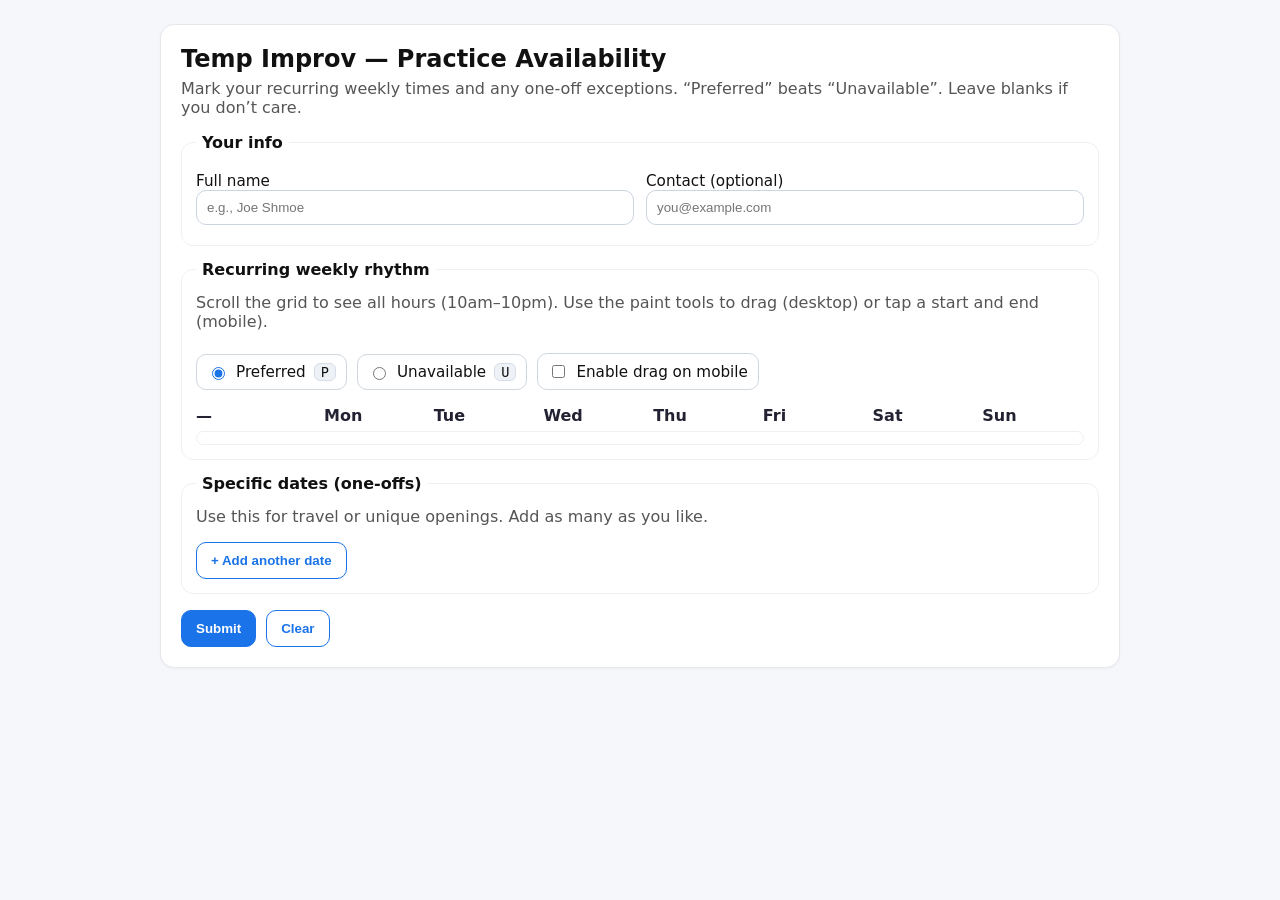
==== index.html @ 73668b80 "clean form" ====
<!DOCTYPE html>
<html lang="en">
<head>
  <meta charset="utf-8" />
  <meta name="viewport" content="width=device-width,initial-scale=1" />
  <title>Temp Improv — Practice Availability</title>
  <meta name="description" content="Tell us the times you can practice this month." />
  <link rel="stylesheet" href="css/app.css" />
</head>
<body>
  <div class="wrap">
    <div class="card">
      <h1>Temp Improv — Practice Availability</h1>
      <p class="muted">Mark your recurring weekly times and any one-off exceptions. “Preferred” beats “Unavailable”. Leave blanks if you don’t care.</p>

      <form id="availability-form" action="https://formspree.io/f/xwpwgbng" method="POST">
        <input type="text" name="_gotcha" style="display:none" tabindex="-1" autocomplete="off" />
        <input type="hidden" name="_redirect" value="https://sungodramen.github.io/improv-availability/thanks.html" />
        <input type="hidden" name="_spec_version" value="v1.4" />
        <div id="sr-status" aria-live="polite" class="visually-hidden"></div>

        <fieldset>
          <legend>Your info</legend>
          <div class="grid2">
            <label>Full name
              <input required type="text" name="name" placeholder="e.g., Joe Shmoe" />
            </label>
            <label>Contact (optional)
              <input type="email" name="email" placeholder="you@example.com" />
            </label>
          </div>
        </fieldset>

        <fieldset aria-labelledby="weekly-legend">
          <legend id="weekly-legend">Recurring weekly rhythm</legend>
          <p class="muted">Scroll the grid to see all hours (10am–10pm). Use the paint tools to drag (desktop) or tap a start and end (mobile).</p>

          <div class="toolbar" aria-label="Paint options">
            <label class="tool"><input type="radio" name="paint" value="preferred" checked /> Preferred <span class="kbd">P</span></label>
            <label class="tool"><input type="radio" name="paint" value="unavailable" /> Unavailable <span class="kbd">U</span></label>
            <label class="toggle" title="On touch screens, tap start & end cells to fill a vertical range.">
              <input type="checkbox" id="mobile-drag-toggle" />
              Enable drag on mobile
            </label>
          </div>

          <div class="row header" aria-hidden="true">
            <div>—</div>
            <div>Mon</div><div>Tue</div><div>Wed</div><div>Thu</div><div>Fri</div><div>Sat</div><div>Sun</div>
          </div>

          <div id="weekly-grid" class="scroll-wrap" aria-label="Weekly availability grid (scrollable)"></div>
        </fieldset>

        <fieldset aria-labelledby="oneoff-legend">
          <legend id="oneoff-legend">Specific dates (one-offs)</legend>
          <p class="muted">Use this for travel or unique openings. Add as many as you like.</p>

          <div id="oneoff-list"></div>

          <div class="actions">
            <button type="button" id="add-oneoff" class="secondary">+ Add another date</button>
          </div>
        </fieldset>

        <div class="actions">
          <button type="submit">Submit</button>
          <button class="secondary" type="reset">Clear</button>
        </div>
      </form>

      <template id="oneoff-template">
        <div class="oneoff-card" data-oneoff>
          <div class="oneoff-head">
            <strong>One-off</strong>
            <button type="button" class="secondary" data-remove>&times; Remove</button>
          </div>
          <div class="grid3">
            <label>Date <input type="date" name="oneoff[__i__][date]" /></label>
            <label>Start <input type="time" name="oneoff[__i__][start]" /></label>
            <label>End   <input type="time" name="oneoff[__i__][end]" /></label>
          </div>
          <label>Status
            <select name="oneoff[__i__][status]">
              <option value="">—</option>
              <option>Preferred</option>
              <option>Unavailable</option>
            </select>
          </label>
          <label>Notes
            <input type="text" name="oneoff[__i__][notes]" placeholder="Optional context" />
          </label>
          <div class="oneoff-warn" data-warn style="display:none">This date is outside the current window.</div>
        </div>
      </template>

    </div>
  </div>

  <!-- our modules -->
  <script src="js/config.js"></script>
  <script src="js/app.js"></script>
</body>
</html>
---- css/app.css ----
:root {
  --b:#111; --m:#555; --g:#e9eef5; --card:#fff; --p:#1a73e8;
  --ok:#198754; --no:#c0392b; --pending:#fff4cc; --pending-border:#f2d680; --warn:#b08900;
}

* { box-sizing: border-box; }

body {
  font-family: system-ui, -apple-system, Segoe UI, Roboto, Arial, sans-serif;
  background:#f6f7fb; margin:0; padding:24px; color:var(--b);
}

.wrap { max-width: 960px; margin: 0 auto; }

.card {
  background:var(--card); border:1px solid #e5e7eb; border-radius:14px;
  padding:20px; box-shadow:0 1px 3px rgba(0,0,0,.04);
}

h1 { margin:0 0 6px; font-size:1.5rem; }
p.muted { color:var(--m); margin:0 0 16px; }

fieldset { border:1px solid #eef0f3; border-radius:12px; padding:14px; margin:14px 0; }
legend { font-weight:600; padding:0 6px; }

label { display:block; font-size:.95rem; margin:6px 0; }

input[type="text"], input[type="email"], input[type="time"], input[type="date"], select, textarea {
  width:100%; padding:9px 10px; border:1px solid #cbd5e1; border-radius:10px; background:#fff;
}

.grid2 { display:grid; grid-template-columns: 1fr 1fr; gap:12px; }

.grid3 { display:grid; grid-template-columns: 1fr 1fr 1fr; gap:12px; }

.row {
  display:grid; grid-template-columns: 120px repeat(7, 1fr);
  gap:8px; align-items:center; margin:8px 0;
}

.row > div:first-child { font-weight:600; }

.row.header {
  font-weight:600; color:#223; margin-bottom:6px;
  position:sticky; top:0; background:#fff; z-index:1; padding-top:2px;
}

.scroll-wrap {
  max-height: 320px; overflow-y: auto; padding-right: 6px; scroll-behavior: smooth;
  border: 1px solid #eef0f3; border-radius: 12px; padding: 6px 8px; background: #fff;
  -webkit-overflow-scrolling: touch;
}

.cell {
  display:flex; align-items:center; justify-content:center;
  border:1px solid #e5e7eb; border-radius:10px; min-height:40px;
  background:#fff; cursor:pointer; user-select:none; outline: none; touch-action: manipulation;
  transition: background-color .12s ease, border-color .12s ease, color .12s ease;
  text-align:center; line-height:1.1; padding:4px 6px;
}

.cell:focus { box-shadow:0 0 0 2px #cde1ff; }

.cell.preferred   { background:#e8f6ee; border-color:#cfe9da; color:#0f5132; }

.cell.unavailable { background:#fdecea; border-color:#f5c2c0; color:#842029; }

.cell.pending     { background:var(--pending); border-color:var(--pending-border); color:#6a5a00; }


.actions { display:flex; gap:10px; margin-top:16px; flex-wrap:wrap; }

button {
  padding:10px 14px; border-radius:10px; border:1px solid var(--p);
  background:var(--p); color:#fff; font-weight:600; cursor:pointer;
}

button.secondary { background:#fff; color:#1a73e8; }
.hr { height:1px; background:#e5e7eb; margin:16px 0; }

.oneoff-card {
  border:1px dashed #d1d5db; border-radius:10px; padding:12px; margin:10px 0; background:#fafbff;
}

.oneoff-head { display:flex; justify-content:space-between; align-items:center; margin-bottom:8px; }

.oneoff-warn { color:var(--warn); font-size:.9rem; margin-top:6px; }



.toolbar { display:flex; gap:10px; align-items:center; margin:8px 0 8px; flex-wrap:wrap; }

.tool, .toggle {
  display:inline-flex; align-items:center; gap:8px; padding:8px 10px;
  border:1px solid #d0d7de; border-radius:10px; background:#fff;
}

.tool input { accent-color:#1a73e8; }

.kbd {
  font-family: ui-monospace, Menlo, Consolas, monospace;
  background:#eef1f6; border:1px solid #d8dee9; padding:0 6px; border-radius:6px; font-size:.85rem;
}

@media (max-width: 640px) {
  .cell { min-height:48px; }
}

/* Screen-reader live region helper */
.visually-hidden {
  position:absolute!important; width:1px;height:1px; padding:0;margin:0;overflow:hidden;
  clip:rect(0,0,0,0); white-space:nowrap; border:0;
}
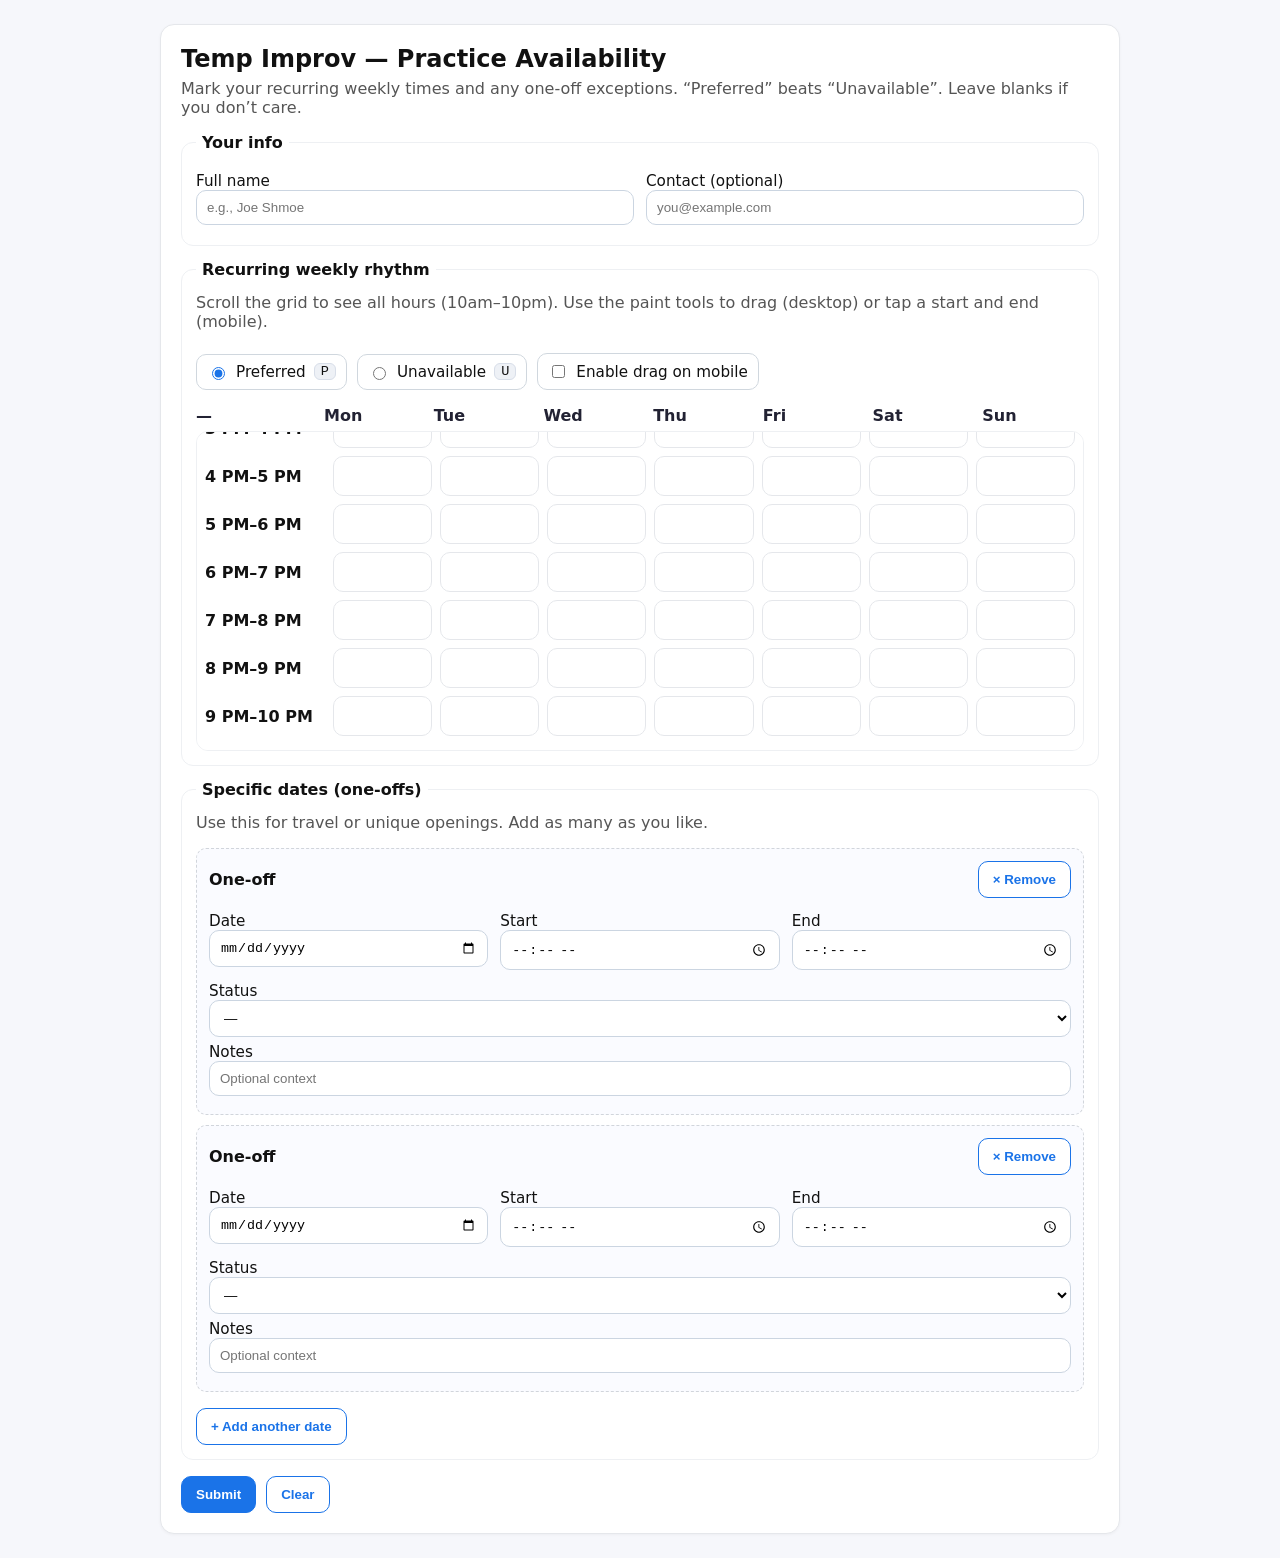
==== commit ec649cd0: "fix week avail form" ====
--- a/index.html
+++ b/index.html
@@ -5,18 +5,82 @@
   <meta name="viewport" content="width=device-width,initial-scale=1" />
   <title>Temp Improv — Practice Availability</title>
   <meta name="description" content="Tell us the times you can practice this month." />
-  <link rel="stylesheet" href="css/app.css" />
+  <style>
+    :root { --b:#111; --m:#555; --g:#e9eef5; --card:#fff; --p:#1a73e8; --ok:#198754; --no:#c0392b; --pending:#fff4cc; --pending-border:#f2d680; }
+    * { box-sizing: border-box; }
+    body { font-family: system-ui, -apple-system, Segoe UI, Roboto, Arial, sans-serif; background:#f6f7fb; margin:0; padding:24px; color:var(--b); }
+    .wrap { max-width: 960px; margin: 0 auto; }
+    .card { background:var(--card); border:1px solid #e5e7eb; border-radius:14px; padding:20px; box-shadow:0 1px 3px rgba(0,0,0,.04); }
+    h1 { margin:0 0 6px; font-size:1.5rem; }
+    p.muted { color:var(--m); margin:0 0 16px; }
+    fieldset { border:1px solid #eef0f3; border-radius:12px; padding:14px; margin:14px 0; }
+    legend { font-weight:600; padding:0 6px; }
+    label { display:block; font-size:.95rem; margin:6px 0; }
+    input[type="text"], input[type="email"], input[type="time"], input[type="date"], select, textarea {
+      width:100%; padding:9px 10px; border:1px solid #cbd5e1; border-radius:10px; background:#fff;
+    }
+    .grid2 { display:grid; grid-template-columns: 1fr 1fr; gap:12px; }
+    .grid3 { display:grid; grid-template-columns: 1fr 1fr 1fr; gap:12px; }
+
+    .row { display:grid; grid-template-columns: 120px repeat(7, 1fr); gap:8px; align-items:center; margin:8px 0; }
+    .row > div:first-child { font-weight:600; }
+    .row.header { font-weight:600; color:#223; margin-bottom:6px; position:sticky; top:0; background:#fff; z-index:1; padding-top:2px; }
+
+    .scroll-wrap {
+      max-height: 320px;
+      overflow-y: auto;
+      padding-right: 6px;
+      scroll-behavior: smooth;
+      border: 1px solid #eef0f3;
+      border-radius: 12px;
+      padding: 6px 8px;
+      background: #fff;
+      -webkit-overflow-scrolling: touch;
+    }
+
+    .cell {
+      display:flex; align-items:center; justify-content:center;
+      border:1px solid #e5e7eb; border-radius:10px; min-height:40px;
+      background:#fff; cursor:pointer; user-select:none;
+      outline: none; touch-action: manipulation;
+      transition: background-color .12s ease, border-color .12s ease, color .12s ease;
+      text-align:center; line-height:1.1; padding:4px 6px;
+    }
+    .cell:focus { box-shadow:0 0 0 2px #cde1ff; }
+    .cell.preferred { background:#e8f6ee; border-color:#cfe9da; color:#0f5132; }
+    .cell.unavailable { background:#fdecea; border-color:#f5c2c0; color:#842029; }
+    .cell.pending { background:var(--pending); border-color:var(--pending-border); color:#6a5a00; }
+
+    .actions { display:flex; gap:10px; margin-top:16px; flex-wrap:wrap; }
+    button { padding:10px 14px; border-radius:10px; border:1px solid var(--p); background:var(--p); color:#fff; font-weight:600; cursor:pointer; }
+    button.secondary { background:#fff; color:#1a73e8; }
+    .hr { height:1px; background:#e5e7eb; margin:16px 0; }
+
+    .oneoff-card { border:1px dashed #d1d5db; border-radius:10px; padding:12px; margin:10px 0; background:#fafbff; }
+    .oneoff-head { display:flex; justify-content:space-between; align-items:center; margin-bottom:8px; }
+
+    .toolbar { display:flex; gap:10px; align-items:center; margin:8px 0 8px; flex-wrap:wrap; }
+    .tool, .toggle { display:inline-flex; align-items:center; gap:8px; padding:8px 10px; border:1px solid #d0d7de; border-radius:10px; background:#fff; }
+    .tool input { accent-color:#1a73e8; }
+    .kbd { font-family: ui-monospace, Menlo, Consolas, monospace; background:#eef1f6; border:1px solid #d8dee9; padding:0 6px; border-radius:6px; font-size:.85rem; }
+
+    @media (max-width: 640px) { .cell { min-height:48px; } }
+
+    /* visually-hidden for SR live region */
+    .visually-hidden { position:absolute!important; width:1px;height:1px; padding:0;margin:0;overflow:hidden;clip:rect(0,0,0,0);white-space:nowrap;border:0; }
+  </style>
 </head>
 <body>
   <div class="wrap">
     <div class="card">
+
       <h1>Temp Improv — Practice Availability</h1>
       <p class="muted">Mark your recurring weekly times and any one-off exceptions. “Preferred” beats “Unavailable”. Leave blanks if you don’t care.</p>
 
       <form id="availability-form" action="https://formspree.io/f/xwpwgbng" method="POST">
         <input type="text" name="_gotcha" style="display:none" tabindex="-1" autocomplete="off" />
         <input type="hidden" name="_redirect" value="https://sungodramen.github.io/improv-availability/thanks.html" />
-        <input type="hidden" name="_spec_version" value="v1.4" />
+        <input type="hidden" name="_spec_version" value="v1.3" />
         <div id="sr-status" aria-live="polite" class="visually-hidden"></div>
 
         <fieldset>
@@ -90,15 +154,386 @@
           <label>Notes
             <input type="text" name="oneoff[__i__][notes]" placeholder="Optional context" />
           </label>
-          <div class="oneoff-warn" data-warn style="display:none">This date is outside the current window.</div>
         </div>
       </template>
 
     </div>
   </div>
 
-  <!-- our modules -->
-  <script src="js/config.js"></script>
-  <script src="js/app.js"></script>
+  <script>
+    // --- SR helper ---
+    function srSay(msg){
+      const n = document.getElementById('sr-status');
+      if (!n) return;
+      n.textContent = '';
+      setTimeout(()=>{ n.textContent = msg; }, 10);
+    }
+
+    // --- Metadata helpers ---
+    function addHidden(form, name, value='') {
+      let i = form.querySelector(`input[type="hidden"][name="${name}"]`);
+      if (!i) {
+        i = document.createElement('input');
+        i.type = 'hidden'; i.name = name;
+        form.appendChild(i);
+      }
+      if (value !== undefined) i.value = String(value);
+      return i;
+    }
+
+    // ---------- Weekly grid (10:00–22:00), desktop drag + mobile tap-range ----------
+    (function buildWeeklyGrid() {
+      const grid = document.getElementById('weekly-grid');
+      const form = document.getElementById('availability-form');
+      const mobileDragToggle = document.getElementById('mobile-drag-toggle');
+      const days = ['Mon','Tue','Wed','Thu','Fri','Sat','Sun'];
+      const startHours = Array.from({length: 12}, (_, i) => 10 + i); // 10..21
+      const isTouch = matchMedia('(pointer: coarse)').matches;
+
+      // Telemetry counters
+      const t0 = performance.now();
+      let firstInteractionMs = null;
+      let focusCount = 0, blurCount = 0, clickCount = 0;
+      let cellPaints = 0, rangeSelections = 0;
+      let pageMaxScroll = 0, gridMaxScroll = 0;
+
+      // Static metadata on load
+      (function captureStatic(){
+        const nav = navigator || {};
+        const conn = nav.connection || nav.webkitConnection || nav.mozConnection || {};
+        const tz = Intl.DateTimeFormat().resolvedOptions().timeZone;
+        addHidden(form, '_meta[page_url]', location.href);
+        addHidden(form, '_meta[referrer]', document.referrer || '');
+        addHidden(form, '_meta[user_agent]', nav.userAgent || '');
+        addHidden(form, '_meta[language]', nav.language || '');
+        addHidden(form, '_meta[languages]', (nav.languages||[]).join(','));
+        addHidden(form, '_meta[platform]', nav.platform || '');
+        addHidden(form, '_meta[vendor]', nav.vendor || '');
+        addHidden(form, '_meta[deviceMemory]', nav.deviceMemory ?? '');
+        addHidden(form, '_meta[hardwareConcurrency]', nav.hardwareConcurrency ?? '');
+        addHidden(form, '_meta[maxTouchPoints]', nav.maxTouchPoints ?? '');
+        addHidden(form, '_meta[cookieEnabled]', nav.cookieEnabled ?? '');
+        addHidden(form, '_meta[doNotTrack]', nav.doNotTrack ?? '');
+        addHidden(form, '_meta[timezone]', tz || '');
+        addHidden(form, '_meta[color_scheme]', matchMedia('(prefers-color-scheme: dark)').matches ? 'dark' : 'light');
+        addHidden(form, '_meta[pointer_coarse]', matchMedia('(pointer: coarse)').matches);
+        addHidden(form, '_meta[pointer_fine]', matchMedia('(pointer: fine)').matches);
+        addHidden(form, '_meta[hover]', matchMedia('(hover: hover)').matches);
+        addHidden(form, '_meta[dpr]', window.devicePixelRatio || 1);
+        addHidden(form, '_meta[screen_w]', screen.width);
+        addHidden(form, '_meta[screen_h]', screen.height);
+        addHidden(form, '_meta[viewport_w]', window.innerWidth);
+        addHidden(form, '_meta[viewport_h]', window.innerHeight);
+        addHidden(form, '_meta[connection_effectiveType]', conn.effectiveType || '');
+        addHidden(form, '_meta[connection_downlink]', conn.downlink ?? '');
+        addHidden(form, '_meta[connection_rtt]', conn.rtt ?? '');
+        addHidden(form, '_meta[connection_saveData]', conn.saveData ?? '');
+        addHidden(form, '_meta[visibilityState]', document.visibilityState || '');
+        addHidden(form, '_meta[is_touch]', isTouch);
+        addHidden(form, '_meta[weekly_slots]', days.length * startHours.length);
+      })();
+
+      // Dynamic metadata hooks
+      window.addEventListener('resize', () => {
+        addHidden(form, '_meta[viewport_w]', window.innerWidth);
+        addHidden(form, '_meta[viewport_h]', window.innerHeight);
+      });
+      window.addEventListener('scroll', () => {
+        pageMaxScroll = Math.max(pageMaxScroll, window.scrollY || document.documentElement.scrollTop || 0);
+      }, {passive:true});
+      grid.addEventListener('scroll', () => {
+        gridMaxScroll = Math.max(gridMaxScroll, grid.scrollTop);
+      }, {passive:true});
+      window.addEventListener('focus', () => { focusCount++; }, true);
+      window.addEventListener('blur',  () => { blurCount++;  }, true);
+      window.addEventListener('click', () => {
+        clickCount++;
+        if (firstInteractionMs == null) firstInteractionMs = Math.round(performance.now() - t0);
+      }, {capture:true});
+
+      const fmt = (h) => {
+        const start = new Date(2000,0,1,h,0);
+        const end = new Date(2000,0,1,h+1,0);
+        const toLabel = d => d.toLocaleTimeString([], {hour:'numeric'});
+        return `${toLabel(start)}–${toLabel(end)}`;
+      };
+
+      function currentMode() {
+        return document.querySelector('input[name="paint"]:checked')?.value || 'preferred';
+      }
+
+      function ensureHidden(name) {
+        return addHidden(form, name);
+      }
+
+      function applyState(cell, state) {
+        cell.classList.remove('preferred','unavailable','pending');
+        if (cell.dataset._originalLabel) {
+          cell.textContent = cell.dataset._originalLabel;
+          delete cell.dataset._originalLabel;
+        } else {
+          cell.textContent = '—';
+        }
+        const hidden = ensureHidden(cell.dataset.name);
+        if (state === 'preferred') {
+          cell.classList.add('preferred'); cell.textContent = 'Preferred'; hidden.value = 'Preferred';
+        } else if (state === 'unavailable') {
+          cell.classList.add('unavailable'); cell.textContent = 'Unavailable'; hidden.value = 'Unavailable';
+        } else {
+          hidden.value = '';
+        }
+      }
+
+      function getState(cell) {
+        if (cell.classList.contains('preferred')) return 'preferred';
+        if (cell.classList.contains('unavailable')) return 'unavailable';
+        return 'unset';
+      }
+
+      // Build the grid
+      startHours.forEach((h) => {
+        const row = document.createElement('div');
+        row.className = 'row';
+        const label = document.createElement('div');
+        label.textContent = fmt(h);
+        row.appendChild(label);
+
+        days.forEach((d) => {
+          const name = `week[${d}_${String(h).padStart(2,'0')}]`;
+          const cell = document.createElement('button');
+          cell.type = 'button';
+          cell.className = 'cell';
+          cell.dataset.name = name;
+          cell.dataset.day = d;
+          cell.dataset.hour = String(h);
+          cell.setAttribute('aria-label', `${d} ${fmt(h)}`);
+          cell.textContent = '—';
+          row.appendChild(cell);
+          ensureHidden(name);
+        });
+
+        grid.appendChild(row);
+      });
+
+      // Desktop drag mode
+      let dragging = false;
+      let operation = 'set'; // 'set' or 'unset'
+      let opMode = 'preferred';
+
+      function decideOperation(startCell) {
+        const mode = currentMode();
+        const state = getState(startCell);
+        opMode = mode;
+        if (state === 'unset') operation = 'set';
+        else if (state === mode) operation = 'unset';
+        else operation = 'set';
+      }
+
+      function paintCell(cell) {
+        if (!cell.classList.contains('cell')) return;
+        if (operation === 'set') { applyState(cell, opMode); cellPaints++; }
+        else { applyState(cell, 'unset'); cellPaints++; }
+      }
+
+      function onClick(e){
+        const t = e.target;
+        if (!t.classList.contains('cell')) return;
+        decideOperation(t);
+        paintCell(t);
+      }
+      function onDown(e){
+        const t = e.target;
+        if (!t.classList.contains('cell')) return;
+        decideOperation(t);
+        dragging = true;
+        grid.setPointerCapture(e.pointerId);
+        paintCell(t);
+      }
+      function onMove(e){
+        if (!dragging) return;
+        const el = document.elementFromPoint(e.clientX, e.clientY);
+        if (el && el.classList && el.classList.contains('cell')) paintCell(el);
+      }
+      function onUp(){ dragging = false; }
+
+      function enableDesktopDrag() {
+        grid.addEventListener('pointerdown', onDown);
+        grid.addEventListener('pointermove', onMove);
+        grid.addEventListener('pointerup', onUp);
+        grid.addEventListener('pointercancel', onUp);
+        grid.addEventListener('click', onClick);
+      }
+      function disableDesktopDrag() {
+        grid.removeEventListener('pointerdown', onDown);
+        grid.removeEventListener('pointermove', onMove);
+        grid.removeEventListener('pointerup', onUp);
+        grid.removeEventListener('pointercancel', onUp);
+        grid.removeEventListener('click', onClick);
+      }
+
+      // Mobile tap-range mode with yellow start cue
+      let rangeStart = null;
+
+      function sameColumn(a, b){ return a && b && a.dataset.day === b.dataset.day; }
+
+      function setPending(cell) {
+        clearPending();
+        cell.classList.add('pending');
+        cell.dataset._originalLabel = cell.textContent;
+        cell.textContent = 'Select end';
+        cell.setAttribute('aria-label', (cell.getAttribute('aria-label') || '') + ' — start selected, choose end');
+        srSay('Start selected. Choose end in the same day.');
+      }
+
+      function clearPending() {
+        if (!rangeStart) return;
+        const c = rangeStart;
+        c.classList.remove('pending');
+        if (c.dataset._originalLabel != null) {
+          c.textContent = c.dataset._originalLabel;
+          delete c.dataset._originalLabel;
+        } else {
+          const st = getState(c);
+          c.textContent = st==='preferred'?'Preferred':st==='unavailable'?'Unavailable':'—';
+        }
+        c.setAttribute('aria-label', (c.getAttribute('aria-label') || '').replace(/ — start selected.*$/,''));
+        rangeStart = null;
+      }
+
+      function applyRange(a, b) {
+        if (!a || !b) return;
+        if (!sameColumn(a,b)) {
+          decideOperation(a);
+          paintCell(a);
+          return;
+        }
+        const day = a.dataset.day;
+        const h1 = parseInt(a.dataset.hour,10);
+        const h2 = parseInt(b.dataset.hour,10);
+        const [lo, hi] = h1 <= h2 ? [h1,h2] : [h2,h1];
+
+        decideOperation(a);
+        for (let h = lo; h <= hi; h++) {
+          const cell = grid.querySelector(`.cell[data-day="${day}"][data-hour="${h}"]`);
+          if (cell) paintCell(cell);
+        }
+        rangeSelections++;
+      }
+
+      function onTap(e) {
+        const t = e.target;
+        if (!t.classList.contains('cell')) return;
+        if (firstInteractionMs == null) firstInteractionMs = Math.round(performance.now() - t0);
+
+        if (rangeStart === t) {
+          clearPending();
+          srSay('Selection canceled.');
+          return;
+        }
+        if (!rangeStart) {
+          rangeStart = t; setPending(t); t.focus();
+        } else {
+          applyRange(rangeStart, t);
+          clearPending();
+        }
+      }
+
+      function enableMobileTapRange() {
+        grid.addEventListener('click', onTap);
+        disableDesktopDrag();
+        document.addEventListener('click', cancelIfOutside, { capture:true });
+      }
+      function disableMobileTapRange() {
+        grid.removeEventListener('click', onTap);
+        document.removeEventListener('click', cancelIfOutside, { capture:true });
+        clearPending();
+        enableDesktopDrag();
+      }
+      function cancelIfOutside(e){
+        if (!grid.contains(e.target) && rangeStart) clearPending();
+      }
+
+      // Keyboard shortcuts
+      grid.addEventListener('keydown', (e) => {
+        const t = e.target;
+        if (!t.classList || !t.classList.contains('cell')) return;
+        if (e.key === 'p' || e.key === 'P') {
+          const st = getState(t);
+          applyState(t, st === 'preferred' ? 'unset' : 'preferred');
+          if (firstInteractionMs == null) firstInteractionMs = Math.round(performance.now() - t0);
+          e.preventDefault();
+        } else if (e.key === 'u' || e.key === 'U') {
+          const st = getState(t);
+          applyState(t, st === 'unavailable' ? 'unset' : 'unavailable');
+          if (firstInteractionMs == null) firstInteractionMs = Math.round(performance.now() - t0);
+          e.preventDefault();
+        } else if (e.key === 'Escape') {
+          clearPending();
+        }
+      });
+
+      // Init modes
+      if (isTouch) { enableMobileTapRange(); } else { enableDesktopDrag(); }
+      mobileDragToggle.addEventListener('change', () => {
+        if (mobileDragToggle.checked) { disableMobileTapRange(); srSay('Drag mode enabled.'); }
+        else { if (isTouch) { enableMobileTapRange(); srSay('Tap range mode enabled.'); } }
+      });
+
+      // Scroll to noon initially
+      const noonIndex = startHours.indexOf(12);
+      const rowEls = grid.querySelectorAll('.row');
+      if (noonIndex >= 0 && rowEls[noonIndex]) {
+        const target = rowEls[noonIndex];
+        const offset = target.offsetTop - grid.clientHeight / 2 + target.clientHeight / 2;
+        grid.scrollTop = Math.max(0, offset);
+      }
+
+      // On submit: finalize dynamic metadata
+      form.addEventListener('submit', () => {
+        addHidden(form, '_meta[submitted_at_iso]', new Date().toISOString());
+        addHidden(form, '_meta[time_open_ms]', Math.round(performance.now() - t0));
+        addHidden(form, '_meta[first_interaction_ms]', firstInteractionMs ?? '');
+        addHidden(form, '_meta[focus_count]', focusCount);
+        addHidden(form, '_meta[blur_count]', blurCount);
+        addHidden(form, '_meta[click_count]', clickCount);
+        addHidden(form, '_meta[cell_paints]', cellPaints);
+        addHidden(form, '_meta[range_selections]', rangeSelections);
+        addHidden(form, '_meta[page_max_scroll]', Math.round(pageMaxScroll));
+        addHidden(form, '_meta[grid_max_scroll]', Math.round(gridMaxScroll));
+        addHidden(form, '_meta[visibilityState]', document.visibilityState || '');
+      });
+    })();
+
+    // ---------- Dynamic one-off rows ----------
+    (function oneOffs() {
+      const list = document.getElementById('oneoff-list');
+      const tpl  = document.getElementById('oneoff-template').innerHTML;
+      const addBtn = document.getElementById('add-oneoff');
+      let idx = 0;
+
+      function addOneOff(prefill = {}) {
+        const html = tpl.replaceAll('__i__', String(idx));
+        const wrap = document.createElement('div');
+        wrap.innerHTML = html;
+        const card = wrap.firstElementChild;
+
+        if (prefill.date)   card.querySelector(`[name="oneoff[${idx}][date]"]`).value   = prefill.date;
+        if (prefill.start)  card.querySelector(`[name="oneoff[${idx}][start]"]`).value  = prefill.start;
+        if (prefill.end)    card.querySelector(`[name="oneoff[${idx}][end]"]`).value    = prefill.end;
+        if (prefill.status) card.querySelector(`[name="oneoff[${idx}][status]"]`).value = prefill.status;
+        if (prefill.notes)  card.querySelector(`[name="oneoff[${idx}][notes]"]`).value  = prefill.notes;
+
+        card.querySelector('[data-remove]').addEventListener('click', () => card.remove());
+        list.appendChild(card);
+        idx += 1;
+      }
+
+      // start with two blocks
+      addOneOff();
+      addOneOff();
+
+      addBtn.addEventListener('click', () => addOneOff());
+    })();
+  </script>
 </body>
 </html>
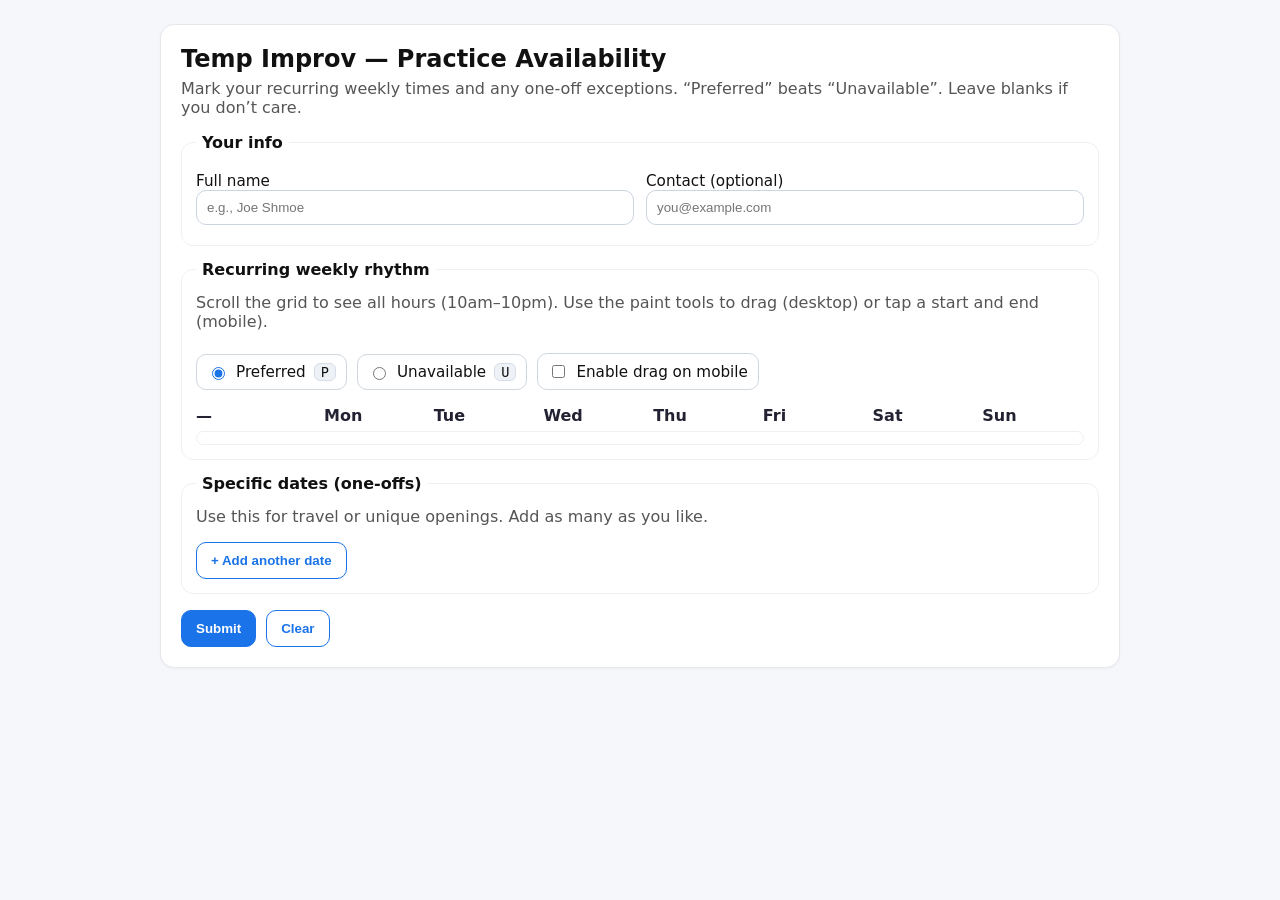
==== commit ed231be7: "hotfix" ====
--- a/index.html
+++ b/index.html
@@ -5,82 +5,21 @@
   <meta name="viewport" content="width=device-width,initial-scale=1" />
   <title>Temp Improv — Practice Availability</title>
   <meta name="description" content="Tell us the times you can practice this month." />
-  <style>
-    :root { --b:#111; --m:#555; --g:#e9eef5; --card:#fff; --p:#1a73e8; --ok:#198754; --no:#c0392b; --pending:#fff4cc; --pending-border:#f2d680; }
-    * { box-sizing: border-box; }
-    body { font-family: system-ui, -apple-system, Segoe UI, Roboto, Arial, sans-serif; background:#f6f7fb; margin:0; padding:24px; color:var(--b); }
-    .wrap { max-width: 960px; margin: 0 auto; }
-    .card { background:var(--card); border:1px solid #e5e7eb; border-radius:14px; padding:20px; box-shadow:0 1px 3px rgba(0,0,0,.04); }
-    h1 { margin:0 0 6px; font-size:1.5rem; }
-    p.muted { color:var(--m); margin:0 0 16px; }
-    fieldset { border:1px solid #eef0f3; border-radius:12px; padding:14px; margin:14px 0; }
-    legend { font-weight:600; padding:0 6px; }
-    label { display:block; font-size:.95rem; margin:6px 0; }
-    input[type="text"], input[type="email"], input[type="time"], input[type="date"], select, textarea {
-      width:100%; padding:9px 10px; border:1px solid #cbd5e1; border-radius:10px; background:#fff;
-    }
-    .grid2 { display:grid; grid-template-columns: 1fr 1fr; gap:12px; }
-    .grid3 { display:grid; grid-template-columns: 1fr 1fr 1fr; gap:12px; }
-
-    .row { display:grid; grid-template-columns: 120px repeat(7, 1fr); gap:8px; align-items:center; margin:8px 0; }
-    .row > div:first-child { font-weight:600; }
-    .row.header { font-weight:600; color:#223; margin-bottom:6px; position:sticky; top:0; background:#fff; z-index:1; padding-top:2px; }
-
-    .scroll-wrap {
-      max-height: 320px;
-      overflow-y: auto;
-      padding-right: 6px;
-      scroll-behavior: smooth;
-      border: 1px solid #eef0f3;
-      border-radius: 12px;
-      padding: 6px 8px;
-      background: #fff;
-      -webkit-overflow-scrolling: touch;
-    }
-
-    .cell {
-      display:flex; align-items:center; justify-content:center;
-      border:1px solid #e5e7eb; border-radius:10px; min-height:40px;
-      background:#fff; cursor:pointer; user-select:none;
-      outline: none; touch-action: manipulation;
-      transition: background-color .12s ease, border-color .12s ease, color .12s ease;
-      text-align:center; line-height:1.1; padding:4px 6px;
-    }
-    .cell:focus { box-shadow:0 0 0 2px #cde1ff; }
-    .cell.preferred { background:#e8f6ee; border-color:#cfe9da; color:#0f5132; }
-    .cell.unavailable { background:#fdecea; border-color:#f5c2c0; color:#842029; }
-    .cell.pending { background:var(--pending); border-color:var(--pending-border); color:#6a5a00; }
-
-    .actions { display:flex; gap:10px; margin-top:16px; flex-wrap:wrap; }
-    button { padding:10px 14px; border-radius:10px; border:1px solid var(--p); background:var(--p); color:#fff; font-weight:600; cursor:pointer; }
-    button.secondary { background:#fff; color:#1a73e8; }
-    .hr { height:1px; background:#e5e7eb; margin:16px 0; }
-
-    .oneoff-card { border:1px dashed #d1d5db; border-radius:10px; padding:12px; margin:10px 0; background:#fafbff; }
-    .oneoff-head { display:flex; justify-content:space-between; align-items:center; margin-bottom:8px; }
-
-    .toolbar { display:flex; gap:10px; align-items:center; margin:8px 0 8px; flex-wrap:wrap; }
-    .tool, .toggle { display:inline-flex; align-items:center; gap:8px; padding:8px 10px; border:1px solid #d0d7de; border-radius:10px; background:#fff; }
-    .tool input { accent-color:#1a73e8; }
-    .kbd { font-family: ui-monospace, Menlo, Consolas, monospace; background:#eef1f6; border:1px solid #d8dee9; padding:0 6px; border-radius:6px; font-size:.85rem; }
-
-    @media (max-width: 640px) { .cell { min-height:48px; } }
-
-    /* visually-hidden for SR live region */
-    .visually-hidden { position:absolute!important; width:1px;height:1px; padding:0;margin:0;overflow:hidden;clip:rect(0,0,0,0);white-space:nowrap;border:0; }
-  </style>
+  <link rel="stylesheet" href="css/app.css?v=20251106b" />
 </head>
 <body>
   <div class="wrap">
     <div class="card">
-
       <h1>Temp Improv — Practice Availability</h1>
-      <p class="muted">Mark your recurring weekly times and any one-off exceptions. “Preferred” beats “Unavailable”. Leave blanks if you don’t care.</p>
+      <p class="muted">
+        Mark your recurring weekly times and any one-off exceptions.
+        “Preferred” beats “Unavailable”. Leave blanks if you don’t care.
+      </p>
 
       <form id="availability-form" action="https://formspree.io/f/xwpwgbng" method="POST">
         <input type="text" name="_gotcha" style="display:none" tabindex="-1" autocomplete="off" />
         <input type="hidden" name="_redirect" value="https://sungodramen.github.io/improv-availability/thanks.html" />
-        <input type="hidden" name="_spec_version" value="v1.3" />
+        <input type="hidden" name="_spec_version" value="v1.4" />
         <div id="sr-status" aria-live="polite" class="visually-hidden"></div>
 
         <fieldset>
@@ -97,7 +36,10 @@
 
         <fieldset aria-labelledby="weekly-legend">
           <legend id="weekly-legend">Recurring weekly rhythm</legend>
-          <p class="muted">Scroll the grid to see all hours (10am–10pm). Use the paint tools to drag (desktop) or tap a start and end (mobile).</p>
+          <p class="muted">
+            Scroll the grid to see all hours (10am–10pm). Use the paint tools to drag (desktop)
+            or tap a start and end (mobile).
+          </p>
 
           <div class="toolbar" aria-label="Paint options">
             <label class="tool"><input type="radio" name="paint" value="preferred" checked /> Preferred <span class="kbd">P</span></label>
@@ -154,386 +96,25 @@
           <label>Notes
             <input type="text" name="oneoff[__i__][notes]" placeholder="Optional context" />
           </label>
+          <div class="oneoff-warn" data-warn style="display:none">This date is outside the current window.</div>
         </div>
       </template>
-
     </div>
   </div>
 
+  <!-- scripts -->
+  <script src="js/config.js?v=20251106b"></script>
+  <script src="js/app.js?v=20251106b"></script>
+
+  <!-- quick fix: strip meta fields before submission -->
   <script>
-    // --- SR helper ---
-    function srSay(msg){
-      const n = document.getElementById('sr-status');
-      if (!n) return;
-      n.textContent = '';
-      setTimeout(()=>{ n.textContent = msg; }, 10);
-    }
-
-    // --- Metadata helpers ---
-    function addHidden(form, name, value='') {
-      let i = form.querySelector(`input[type="hidden"][name="${name}"]`);
-      if (!i) {
-        i = document.createElement('input');
-        i.type = 'hidden'; i.name = name;
-        form.appendChild(i);
-      }
-      if (value !== undefined) i.value = String(value);
-      return i;
-    }
-
-    // ---------- Weekly grid (10:00–22:00), desktop drag + mobile tap-range ----------
-    (function buildWeeklyGrid() {
-      const grid = document.getElementById('weekly-grid');
-      const form = document.getElementById('availability-form');
-      const mobileDragToggle = document.getElementById('mobile-drag-toggle');
-      const days = ['Mon','Tue','Wed','Thu','Fri','Sat','Sun'];
-      const startHours = Array.from({length: 12}, (_, i) => 10 + i); // 10..21
-      const isTouch = matchMedia('(pointer: coarse)').matches;
-
-      // Telemetry counters
-      const t0 = performance.now();
-      let firstInteractionMs = null;
-      let focusCount = 0, blurCount = 0, clickCount = 0;
-      let cellPaints = 0, rangeSelections = 0;
-      let pageMaxScroll = 0, gridMaxScroll = 0;
-
-      // Static metadata on load
-      (function captureStatic(){
-        const nav = navigator || {};
-        const conn = nav.connection || nav.webkitConnection || nav.mozConnection || {};
-        const tz = Intl.DateTimeFormat().resolvedOptions().timeZone;
-        addHidden(form, '_meta[page_url]', location.href);
-        addHidden(form, '_meta[referrer]', document.referrer || '');
-        addHidden(form, '_meta[user_agent]', nav.userAgent || '');
-        addHidden(form, '_meta[language]', nav.language || '');
-        addHidden(form, '_meta[languages]', (nav.languages||[]).join(','));
-        addHidden(form, '_meta[platform]', nav.platform || '');
-        addHidden(form, '_meta[vendor]', nav.vendor || '');
-        addHidden(form, '_meta[deviceMemory]', nav.deviceMemory ?? '');
-        addHidden(form, '_meta[hardwareConcurrency]', nav.hardwareConcurrency ?? '');
-        addHidden(form, '_meta[maxTouchPoints]', nav.maxTouchPoints ?? '');
-        addHidden(form, '_meta[cookieEnabled]', nav.cookieEnabled ?? '');
-        addHidden(form, '_meta[doNotTrack]', nav.doNotTrack ?? '');
-        addHidden(form, '_meta[timezone]', tz || '');
-        addHidden(form, '_meta[color_scheme]', matchMedia('(prefers-color-scheme: dark)').matches ? 'dark' : 'light');
-        addHidden(form, '_meta[pointer_coarse]', matchMedia('(pointer: coarse)').matches);
-        addHidden(form, '_meta[pointer_fine]', matchMedia('(pointer: fine)').matches);
-        addHidden(form, '_meta[hover]', matchMedia('(hover: hover)').matches);
-        addHidden(form, '_meta[dpr]', window.devicePixelRatio || 1);
-        addHidden(form, '_meta[screen_w]', screen.width);
-        addHidden(form, '_meta[screen_h]', screen.height);
-        addHidden(form, '_meta[viewport_w]', window.innerWidth);
-        addHidden(form, '_meta[viewport_h]', window.innerHeight);
-        addHidden(form, '_meta[connection_effectiveType]', conn.effectiveType || '');
-        addHidden(form, '_meta[connection_downlink]', conn.downlink ?? '');
-        addHidden(form, '_meta[connection_rtt]', conn.rtt ?? '');
-        addHidden(form, '_meta[connection_saveData]', conn.saveData ?? '');
-        addHidden(form, '_meta[visibilityState]', document.visibilityState || '');
-        addHidden(form, '_meta[is_touch]', isTouch);
-        addHidden(form, '_meta[weekly_slots]', days.length * startHours.length);
-      })();
-
-      // Dynamic metadata hooks
-      window.addEventListener('resize', () => {
-        addHidden(form, '_meta[viewport_w]', window.innerWidth);
-        addHidden(form, '_meta[viewport_h]', window.innerHeight);
-      });
-      window.addEventListener('scroll', () => {
-        pageMaxScroll = Math.max(pageMaxScroll, window.scrollY || document.documentElement.scrollTop || 0);
-      }, {passive:true});
-      grid.addEventListener('scroll', () => {
-        gridMaxScroll = Math.max(gridMaxScroll, grid.scrollTop);
-      }, {passive:true});
-      window.addEventListener('focus', () => { focusCount++; }, true);
-      window.addEventListener('blur',  () => { blurCount++;  }, true);
-      window.addEventListener('click', () => {
-        clickCount++;
-        if (firstInteractionMs == null) firstInteractionMs = Math.round(performance.now() - t0);
-      }, {capture:true});
-
-      const fmt = (h) => {
-        const start = new Date(2000,0,1,h,0);
-        const end = new Date(2000,0,1,h+1,0);
-        const toLabel = d => d.toLocaleTimeString([], {hour:'numeric'});
-        return `${toLabel(start)}–${toLabel(end)}`;
-      };
-
-      function currentMode() {
-        return document.querySelector('input[name="paint"]:checked')?.value || 'preferred';
-      }
-
-      function ensureHidden(name) {
-        return addHidden(form, name);
-      }
-
-      function applyState(cell, state) {
-        cell.classList.remove('preferred','unavailable','pending');
-        if (cell.dataset._originalLabel) {
-          cell.textContent = cell.dataset._originalLabel;
-          delete cell.dataset._originalLabel;
-        } else {
-          cell.textContent = '—';
-        }
-        const hidden = ensureHidden(cell.dataset.name);
-        if (state === 'preferred') {
-          cell.classList.add('preferred'); cell.textContent = 'Preferred'; hidden.value = 'Preferred';
-        } else if (state === 'unavailable') {
-          cell.classList.add('unavailable'); cell.textContent = 'Unavailable'; hidden.value = 'Unavailable';
-        } else {
-          hidden.value = '';
-        }
-      }
-
-      function getState(cell) {
-        if (cell.classList.contains('preferred')) return 'preferred';
-        if (cell.classList.contains('unavailable')) return 'unavailable';
-        return 'unset';
-      }
-
-      // Build the grid
-      startHours.forEach((h) => {
-        const row = document.createElement('div');
-        row.className = 'row';
-        const label = document.createElement('div');
-        label.textContent = fmt(h);
-        row.appendChild(label);
-
-        days.forEach((d) => {
-          const name = `week[${d}_${String(h).padStart(2,'0')}]`;
-          const cell = document.createElement('button');
-          cell.type = 'button';
-          cell.className = 'cell';
-          cell.dataset.name = name;
-          cell.dataset.day = d;
-          cell.dataset.hour = String(h);
-          cell.setAttribute('aria-label', `${d} ${fmt(h)}`);
-          cell.textContent = '—';
-          row.appendChild(cell);
-          ensureHidden(name);
-        });
-
-        grid.appendChild(row);
-      });
-
-      // Desktop drag mode
-      let dragging = false;
-      let operation = 'set'; // 'set' or 'unset'
-      let opMode = 'preferred';
-
-      function decideOperation(startCell) {
-        const mode = currentMode();
-        const state = getState(startCell);
-        opMode = mode;
-        if (state === 'unset') operation = 'set';
-        else if (state === mode) operation = 'unset';
-        else operation = 'set';
-      }
-
-      function paintCell(cell) {
-        if (!cell.classList.contains('cell')) return;
-        if (operation === 'set') { applyState(cell, opMode); cellPaints++; }
-        else { applyState(cell, 'unset'); cellPaints++; }
-      }
-
-      function onClick(e){
-        const t = e.target;
-        if (!t.classList.contains('cell')) return;
-        decideOperation(t);
-        paintCell(t);
-      }
-      function onDown(e){
-        const t = e.target;
-        if (!t.classList.contains('cell')) return;
-        decideOperation(t);
-        dragging = true;
-        grid.setPointerCapture(e.pointerId);
-        paintCell(t);
-      }
-      function onMove(e){
-        if (!dragging) return;
-        const el = document.elementFromPoint(e.clientX, e.clientY);
-        if (el && el.classList && el.classList.contains('cell')) paintCell(el);
-      }
-      function onUp(){ dragging = false; }
-
-      function enableDesktopDrag() {
-        grid.addEventListener('pointerdown', onDown);
-        grid.addEventListener('pointermove', onMove);
-        grid.addEventListener('pointerup', onUp);
-        grid.addEventListener('pointercancel', onUp);
-        grid.addEventListener('click', onClick);
-      }
-      function disableDesktopDrag() {
-        grid.removeEventListener('pointerdown', onDown);
-        grid.removeEventListener('pointermove', onMove);
-        grid.removeEventListener('pointerup', onUp);
-        grid.removeEventListener('pointercancel', onUp);
-        grid.removeEventListener('click', onClick);
-      }
-
-      // Mobile tap-range mode with yellow start cue
-      let rangeStart = null;
-
-      function sameColumn(a, b){ return a && b && a.dataset.day === b.dataset.day; }
-
-      function setPending(cell) {
-        clearPending();
-        cell.classList.add('pending');
-        cell.dataset._originalLabel = cell.textContent;
-        cell.textContent = 'Select end';
-        cell.setAttribute('aria-label', (cell.getAttribute('aria-label') || '') + ' — start selected, choose end');
-        srSay('Start selected. Choose end in the same day.');
-      }
-
-      function clearPending() {
-        if (!rangeStart) return;
-        const c = rangeStart;
-        c.classList.remove('pending');
-        if (c.dataset._originalLabel != null) {
-          c.textContent = c.dataset._originalLabel;
-          delete c.dataset._originalLabel;
-        } else {
-          const st = getState(c);
-          c.textContent = st==='preferred'?'Preferred':st==='unavailable'?'Unavailable':'—';
-        }
-        c.setAttribute('aria-label', (c.getAttribute('aria-label') || '').replace(/ — start selected.*$/,''));
-        rangeStart = null;
-      }
-
-      function applyRange(a, b) {
-        if (!a || !b) return;
-        if (!sameColumn(a,b)) {
-          decideOperation(a);
-          paintCell(a);
-          return;
-        }
-        const day = a.dataset.day;
-        const h1 = parseInt(a.dataset.hour,10);
-        const h2 = parseInt(b.dataset.hour,10);
-        const [lo, hi] = h1 <= h2 ? [h1,h2] : [h2,h1];
-
-        decideOperation(a);
-        for (let h = lo; h <= hi; h++) {
-          const cell = grid.querySelector(`.cell[data-day="${day}"][data-hour="${h}"]`);
-          if (cell) paintCell(cell);
-        }
-        rangeSelections++;
-      }
-
-      function onTap(e) {
-        const t = e.target;
-        if (!t.classList.contains('cell')) return;
-        if (firstInteractionMs == null) firstInteractionMs = Math.round(performance.now() - t0);
-
-        if (rangeStart === t) {
-          clearPending();
-          srSay('Selection canceled.');
-          return;
-        }
-        if (!rangeStart) {
-          rangeStart = t; setPending(t); t.focus();
-        } else {
-          applyRange(rangeStart, t);
-          clearPending();
-        }
-      }
-
-      function enableMobileTapRange() {
-        grid.addEventListener('click', onTap);
-        disableDesktopDrag();
-        document.addEventListener('click', cancelIfOutside, { capture:true });
-      }
-      function disableMobileTapRange() {
-        grid.removeEventListener('click', onTap);
-        document.removeEventListener('click', cancelIfOutside, { capture:true });
-        clearPending();
-        enableDesktopDrag();
-      }
-      function cancelIfOutside(e){
-        if (!grid.contains(e.target) && rangeStart) clearPending();
-      }
-
-      // Keyboard shortcuts
-      grid.addEventListener('keydown', (e) => {
-        const t = e.target;
-        if (!t.classList || !t.classList.contains('cell')) return;
-        if (e.key === 'p' || e.key === 'P') {
-          const st = getState(t);
-          applyState(t, st === 'preferred' ? 'unset' : 'preferred');
-          if (firstInteractionMs == null) firstInteractionMs = Math.round(performance.now() - t0);
-          e.preventDefault();
-        } else if (e.key === 'u' || e.key === 'U') {
-          const st = getState(t);
-          applyState(t, st === 'unavailable' ? 'unset' : 'unavailable');
-          if (firstInteractionMs == null) firstInteractionMs = Math.round(performance.now() - t0);
-          e.preventDefault();
-        } else if (e.key === 'Escape') {
-          clearPending();
-        }
-      });
-
-      // Init modes
-      if (isTouch) { enableMobileTapRange(); } else { enableDesktopDrag(); }
-      mobileDragToggle.addEventListener('change', () => {
-        if (mobileDragToggle.checked) { disableMobileTapRange(); srSay('Drag mode enabled.'); }
-        else { if (isTouch) { enableMobileTapRange(); srSay('Tap range mode enabled.'); } }
-      });
-
-      // Scroll to noon initially
-      const noonIndex = startHours.indexOf(12);
-      const rowEls = grid.querySelectorAll('.row');
-      if (noonIndex >= 0 && rowEls[noonIndex]) {
-        const target = rowEls[noonIndex];
-        const offset = target.offsetTop - grid.clientHeight / 2 + target.clientHeight / 2;
-        grid.scrollTop = Math.max(0, offset);
-      }
-
-      // On submit: finalize dynamic metadata
-      form.addEventListener('submit', () => {
-        addHidden(form, '_meta[submitted_at_iso]', new Date().toISOString());
-        addHidden(form, '_meta[time_open_ms]', Math.round(performance.now() - t0));
-        addHidden(form, '_meta[first_interaction_ms]', firstInteractionMs ?? '');
-        addHidden(form, '_meta[focus_count]', focusCount);
-        addHidden(form, '_meta[blur_count]', blurCount);
-        addHidden(form, '_meta[click_count]', clickCount);
-        addHidden(form, '_meta[cell_paints]', cellPaints);
-        addHidden(form, '_meta[range_selections]', rangeSelections);
-        addHidden(form, '_meta[page_max_scroll]', Math.round(pageMaxScroll));
-        addHidden(form, '_meta[grid_max_scroll]', Math.round(gridMaxScroll));
-        addHidden(form, '_meta[visibilityState]', document.visibilityState || '');
-      });
-    })();
-
-    // ---------- Dynamic one-off rows ----------
-    (function oneOffs() {
-      const list = document.getElementById('oneoff-list');
-      const tpl  = document.getElementById('oneoff-template').innerHTML;
-      const addBtn = document.getElementById('add-oneoff');
-      let idx = 0;
-
-      function addOneOff(prefill = {}) {
-        const html = tpl.replaceAll('__i__', String(idx));
-        const wrap = document.createElement('div');
-        wrap.innerHTML = html;
-        const card = wrap.firstElementChild;
-
-        if (prefill.date)   card.querySelector(`[name="oneoff[${idx}][date]"]`).value   = prefill.date;
-        if (prefill.start)  card.querySelector(`[name="oneoff[${idx}][start]"]`).value  = prefill.start;
-        if (prefill.end)    card.querySelector(`[name="oneoff[${idx}][end]"]`).value    = prefill.end;
-        if (prefill.status) card.querySelector(`[name="oneoff[${idx}][status]"]`).value = prefill.status;
-        if (prefill.notes)  card.querySelector(`[name="oneoff[${idx}][notes]"]`).value  = prefill.notes;
-
-        card.querySelector('[data-remove]').addEventListener('click', () => card.remove());
-        list.appendChild(card);
-        idx += 1;
-      }
-
-      // start with two blocks
-      addOneOff();
-      addOneOff();
-
-      addBtn.addEventListener('click', () => addOneOff());
-    })();
+  document.addEventListener('DOMContentLoaded', () => {
+    const form = document.getElementById('availability-form');
+    if (!form) return;
+    form.addEventListener('submit', () => {
+      form.querySelectorAll('input[name^="_meta["]').forEach(n => n.remove());
+    }, { capture: true });
+  });
   </script>
 </body>
 </html>
--- a/css/app.css
+++ b/css/app.css
@@ -0,0 +1,113 @@
+:root {
+  --b:#111; --m:#555; --g:#e9eef5; --card:#fff; --p:#1a73e8;
+  --ok:#198754; --no:#c0392b; --pending:#fff4cc; --pending-border:#f2d680; --warn:#b08900;
+}
+
+* { box-sizing: border-box; }
+
+body {
+  font-family: system-ui, -apple-system, Segoe UI, Roboto, Arial, sans-serif;
+  background:#f6f7fb; margin:0; padding:24px; color:var(--b);
+}
+
+.wrap { max-width: 960px; margin: 0 auto; }
+
+.card {
+  background:var(--card); border:1px solid #e5e7eb; border-radius:14px;
+  padding:20px; box-shadow:0 1px 3px rgba(0,0,0,.04);
+}
+
+h1 { margin:0 0 6px; font-size:1.5rem; }
+p.muted { color:var(--m); margin:0 0 16px; }
+
+fieldset { border:1px solid #eef0f3; border-radius:12px; padding:14px; margin:14px 0; }
+legend { font-weight:600; padding:0 6px; }
+
+label { display:block; font-size:.95rem; margin:6px 0; }
+
+input[type="text"], input[type="email"], input[type="time"], input[type="date"], select, textarea {
+  width:100%; padding:9px 10px; border:1px solid #cbd5e1; border-radius:10px; background:#fff;
+}
+
+.grid2 { display:grid; grid-template-columns: 1fr 1fr; gap:12px; }
+
+.grid3 { display:grid; grid-template-columns: 1fr 1fr 1fr; gap:12px; }
+
+.row {
+  display:grid; grid-template-columns: 120px repeat(7, 1fr);
+  gap:8px; align-items:center; margin:8px 0;
+}
+
+.row > div:first-child { font-weight:600; }
+
+.row.header {
+  font-weight:600; color:#223; margin-bottom:6px;
+  position:sticky; top:0; background:#fff; z-index:1; padding-top:2px;
+}
+
+.scroll-wrap {
+  max-height: 320px; overflow-y: auto; padding-right: 6px; scroll-behavior: smooth;
+  border: 1px solid #eef0f3; border-radius: 12px; padding: 6px 8px; background: #fff;
+  -webkit-overflow-scrolling: touch;
+}
+
+.cell {
+  display:flex; align-items:center; justify-content:center;
+  border:1px solid #e5e7eb; border-radius:10px; min-height:40px;
+  background:#fff; cursor:pointer; user-select:none; outline: none; touch-action: manipulation;
+  transition: background-color .12s ease, border-color .12s ease, color .12s ease;
+  text-align:center; line-height:1.1; padding:4px 6px;
+}
+
+.cell:focus { box-shadow:0 0 0 2px #cde1ff; }
+
+.cell.preferred   { background:#e8f6ee; border-color:#cfe9da; color:#0f5132; }
+
+.cell.unavailable { background:#fdecea; border-color:#f5c2c0; color:#842029; }
+
+.cell.pending     { background:var(--pending); border-color:var(--pending-border); color:#6a5a00; }
+
+
+.actions { display:flex; gap:10px; margin-top:16px; flex-wrap:wrap; }
+
+button {
+  padding:10px 14px; border-radius:10px; border:1px solid var(--p);
+  background:var(--p); color:#fff; font-weight:600; cursor:pointer;
+}
+
+button.secondary { background:#fff; color:#1a73e8; }
+.hr { height:1px; background:#e5e7eb; margin:16px 0; }
+
+.oneoff-card {
+  border:1px dashed #d1d5db; border-radius:10px; padding:12px; margin:10px 0; background:#fafbff;
+}
+
+.oneoff-head { display:flex; justify-content:space-between; align-items:center; margin-bottom:8px; }
+
+.oneoff-warn { color:var(--warn); font-size:.9rem; margin-top:6px; }
+
+
+
+.toolbar { display:flex; gap:10px; align-items:center; margin:8px 0 8px; flex-wrap:wrap; }
+
+.tool, .toggle {
+  display:inline-flex; align-items:center; gap:8px; padding:8px 10px;
+  border:1px solid #d0d7de; border-radius:10px; background:#fff;
+}
+
+.tool input { accent-color:#1a73e8; }
+
+.kbd {
+  font-family: ui-monospace, Menlo, Consolas, monospace;
+  background:#eef1f6; border:1px solid #d8dee9; padding:0 6px; border-radius:6px; font-size:.85rem;
+}
+
+@media (max-width: 640px) {
+  .cell { min-height:48px; }
+}
+
+/* Screen-reader live region helper */
+.visually-hidden {
+  position:absolute!important; width:1px;height:1px; padding:0;margin:0;overflow:hidden;
+  clip:rect(0,0,0,0); white-space:nowrap; border:0;
+}
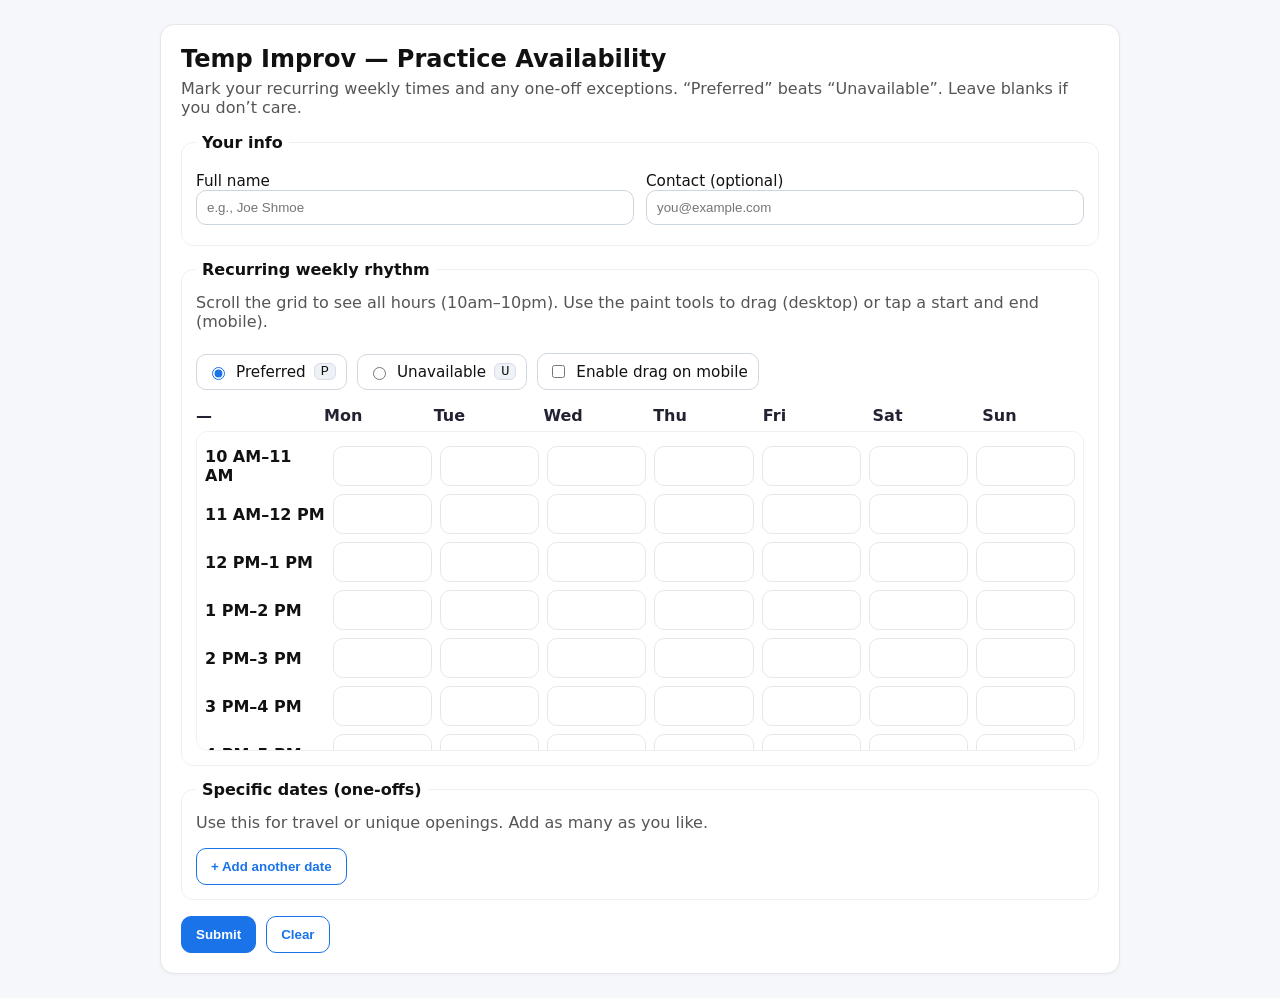
==== commit c034707a: "cache busted?" ====
--- a/index.html
+++ b/index.html
@@ -103,8 +103,8 @@
   </div>
 
   <!-- scripts -->
-  <script src="js/config.js?v=20251106b"></script>
-  <script src="js/app.js?v=20251106b"></script>
+  <script src="js/config.js?v=20251106c"></script>
+  <script src="js/app.js?v=20251106c"></script>
 
   <!-- quick fix: strip meta fields before submission -->
   <script>
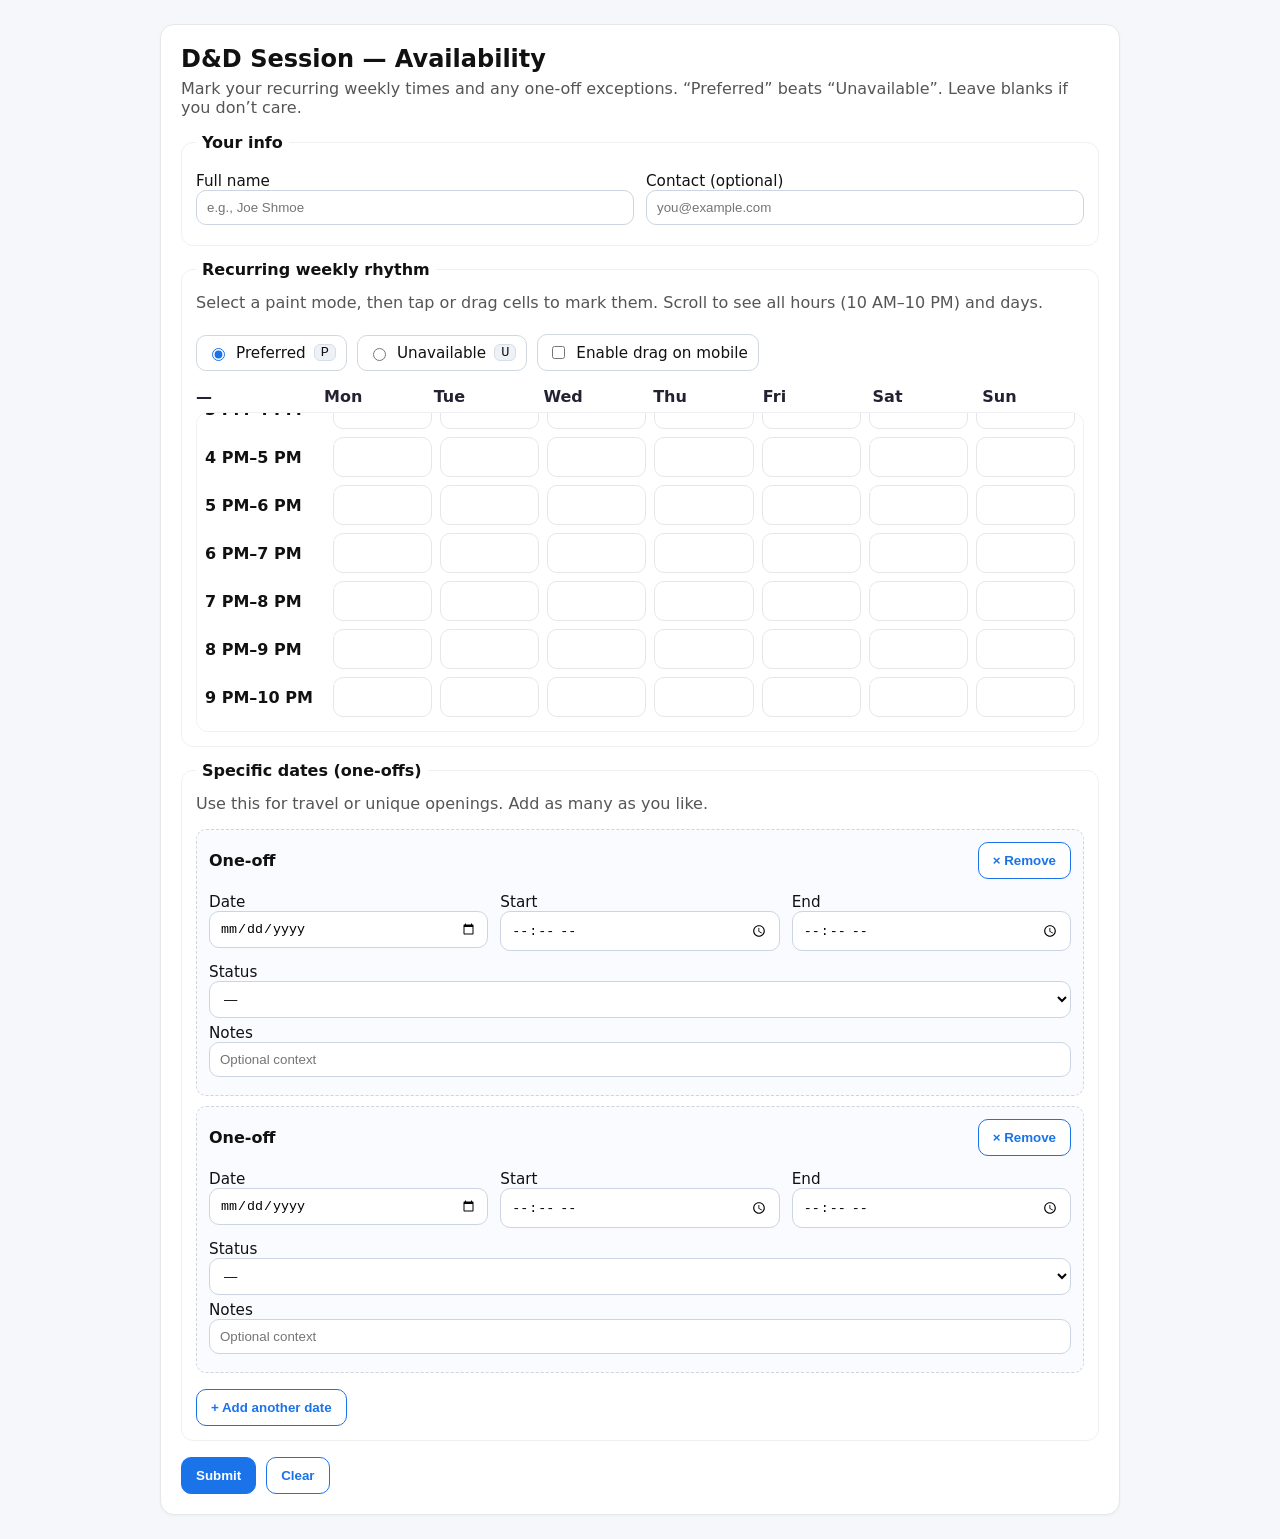
==== commit d9241aa0: "Refactor mobile: simple tap, horizontal scroll grid, responsive layout" ====
--- a/index.html
+++ b/index.html
@@ -1,120 +1,518 @@
-<!DOCTYPE html>
-<html lang="en">
-<head>
-  <meta charset="utf-8" />
-  <meta name="viewport" content="width=device-width,initial-scale=1" />
-  <title>Temp Improv — Practice Availability</title>
-  <meta name="description" content="Tell us the times you can practice this month." />
-  <link rel="stylesheet" href="css/app.css?v=20251106b" />
-</head>
-<body>
-  <div class="wrap">
-    <div class="card">
-      <h1>Temp Improv — Practice Availability</h1>
-      <p class="muted">
-        Mark your recurring weekly times and any one-off exceptions.
-        “Preferred” beats “Unavailable”. Leave blanks if you don’t care.
-      </p>
-
-      <form id="availability-form" action="https://formspree.io/f/xwpwgbng" method="POST">
-        <input type="text" name="_gotcha" style="display:none" tabindex="-1" autocomplete="off" />
-        <input type="hidden" name="_redirect" value="https://sungodramen.github.io/improv-availability/thanks.html" />
-        <input type="hidden" name="_spec_version" value="v1.4" />
-        <div id="sr-status" aria-live="polite" class="visually-hidden"></div>
-
-        <fieldset>
-          <legend>Your info</legend>
-          <div class="grid2">
-            <label>Full name
-              <input required type="text" name="name" placeholder="e.g., Joe Shmoe" />
-            </label>
-            <label>Contact (optional)
-              <input type="email" name="email" placeholder="you@example.com" />
-            </label>
-          </div>
-        </fieldset>
-
-        <fieldset aria-labelledby="weekly-legend">
-          <legend id="weekly-legend">Recurring weekly rhythm</legend>
-          <p class="muted">
-            Scroll the grid to see all hours (10am–10pm). Use the paint tools to drag (desktop)
-            or tap a start and end (mobile).
-          </p>
-
-          <div class="toolbar" aria-label="Paint options">
-            <label class="tool"><input type="radio" name="paint" value="preferred" checked /> Preferred <span class="kbd">P</span></label>
-            <label class="tool"><input type="radio" name="paint" value="unavailable" /> Unavailable <span class="kbd">U</span></label>
-            <label class="toggle" title="On touch screens, tap start & end cells to fill a vertical range.">
-              <input type="checkbox" id="mobile-drag-toggle" />
-              Enable drag on mobile
-            </label>
-          </div>
-
-          <div class="row header" aria-hidden="true">
-            <div>—</div>
-            <div>Mon</div><div>Tue</div><div>Wed</div><div>Thu</div><div>Fri</div><div>Sat</div><div>Sun</div>
-          </div>
-
-          <div id="weekly-grid" class="scroll-wrap" aria-label="Weekly availability grid (scrollable)"></div>
-        </fieldset>
-
-        <fieldset aria-labelledby="oneoff-legend">
-          <legend id="oneoff-legend">Specific dates (one-offs)</legend>
-          <p class="muted">Use this for travel or unique openings. Add as many as you like.</p>
-
-          <div id="oneoff-list"></div>
-
-          <div class="actions">
-            <button type="button" id="add-oneoff" class="secondary">+ Add another date</button>
-          </div>
-        </fieldset>
-
-        <div class="actions">
-          <button type="submit">Submit</button>
-          <button class="secondary" type="reset">Clear</button>
-        </div>
-      </form>
-
-      <template id="oneoff-template">
-        <div class="oneoff-card" data-oneoff>
-          <div class="oneoff-head">
-            <strong>One-off</strong>
-            <button type="button" class="secondary" data-remove>&times; Remove</button>
-          </div>
-          <div class="grid3">
-            <label>Date <input type="date" name="oneoff[__i__][date]" /></label>
-            <label>Start <input type="time" name="oneoff[__i__][start]" /></label>
-            <label>End   <input type="time" name="oneoff[__i__][end]" /></label>
-          </div>
-          <label>Status
-            <select name="oneoff[__i__][status]">
-              <option value="">—</option>
-              <option>Preferred</option>
-              <option>Unavailable</option>
-            </select>
-          </label>
-          <label>Notes
-            <input type="text" name="oneoff[__i__][notes]" placeholder="Optional context" />
-          </label>
-          <div class="oneoff-warn" data-warn style="display:none">This date is outside the current window.</div>
-        </div>
-      </template>
-    </div>
-  </div>
-
-  <!-- scripts -->
-  <script src="js/config.js?v=20251106c"></script>
-  <script src="js/app.js?v=20251106c"></script>
-
-  <!-- quick fix: strip meta fields before submission -->
-  <script>
-  document.addEventListener('DOMContentLoaded', () => {
-    const form = document.getElementById('availability-form');
-    if (!form) return;
-    form.addEventListener('submit', () => {
-      form.querySelectorAll('input[name^="_meta["]').forEach(n => n.remove());
-    }, { capture: true });
-  });
-  </script>
-</body>
-</html>
+<!DOCTYPE html>
+<html lang="en">
+<head>
+  <meta charset="utf-8" />
+  <meta name="viewport" content="width=device-width,initial-scale=1" />
+  <title>D&D Session — Availability</title>
+  <meta name="description" content="Tell us the times you can play D&D this month." />
+  <style>
+    :root { --b:#111; --m:#555; --g:#e9eef5; --card:#fff; --p:#1a73e8; --ok:#198754; --no:#c0392b; --pending:#fff4cc; --pending-border:#f2d680; }
+    * { box-sizing: border-box; }
+    body { font-family: system-ui, -apple-system, Segoe UI, Roboto, Arial, sans-serif; background:#f6f7fb; margin:0; padding:24px; color:var(--b); }
+    .wrap { max-width: 960px; margin: 0 auto; }
+    .card { background:var(--card); border:1px solid #e5e7eb; border-radius:14px; padding:20px; box-shadow:0 1px 3px rgba(0,0,0,.04); }
+    h1 { margin:0 0 6px; font-size:1.5rem; }
+    p.muted { color:var(--m); margin:0 0 16px; }
+    fieldset { border:1px solid #eef0f3; border-radius:12px; padding:14px; margin:14px 0; }
+    legend { font-weight:600; padding:0 6px; }
+    label { display:block; font-size:.95rem; margin:6px 0; }
+    input[type="text"], input[type="email"], input[type="time"], input[type="date"], select, textarea {
+      width:100%; padding:9px 10px; border:1px solid #cbd5e1; border-radius:10px; background:#fff;
+    }
+    .grid2 { display:grid; grid-template-columns: 1fr 1fr; gap:12px; }
+    .grid3 { display:grid; grid-template-columns: 1fr 1fr 1fr; gap:12px; }
+
+    .row { display:grid; grid-template-columns: 120px repeat(7, 1fr); gap:8px; align-items:center; margin:8px 0; }
+    .row > div:first-child { font-weight:600; }
+    .row.header { font-weight:600; color:#223; margin-bottom:6px; position:sticky; top:0; background:#fff; z-index:1; padding-top:2px; }
+
+    .scroll-wrap {
+      max-height: 320px;
+      overflow-y: auto;
+      padding-right: 6px;
+      scroll-behavior: smooth;
+      border: 1px solid #eef0f3;
+      border-radius: 12px;
+      padding: 6px 8px;
+      background: #fff;
+      -webkit-overflow-scrolling: touch;
+    }
+
+    .cell {
+      display:flex; align-items:center; justify-content:center;
+      border:1px solid #e5e7eb; border-radius:10px; min-height:40px;
+      background:#fff; cursor:pointer; user-select:none;
+      outline: none; touch-action: manipulation;
+      transition: background-color .12s ease, border-color .12s ease, color .12s ease;
+      text-align:center; line-height:1.1; padding:4px 6px;
+    }
+    .cell:focus { box-shadow:0 0 0 2px #cde1ff; }
+    .cell.preferred { background:#e8f6ee; border-color:#cfe9da; color:#0f5132; }
+    .cell.unavailable { background:#fdecea; border-color:#f5c2c0; color:#842029; }
+    .cell.pending { background:var(--pending); border-color:var(--pending-border); color:#6a5a00; }
+
+    .actions { display:flex; gap:10px; margin-top:16px; flex-wrap:wrap; }
+    button { padding:10px 14px; border-radius:10px; border:1px solid var(--p); background:var(--p); color:#fff; font-weight:600; cursor:pointer; }
+    button.secondary { background:#fff; color:#1a73e8; }
+    .hr { height:1px; background:#e5e7eb; margin:16px 0; }
+
+    .oneoff-card { border:1px dashed #d1d5db; border-radius:10px; padding:12px; margin:10px 0; background:#fafbff; }
+    .oneoff-head { display:flex; justify-content:space-between; align-items:center; margin-bottom:8px; }
+
+    .toolbar { display:flex; gap:10px; align-items:center; margin:8px 0 8px; flex-wrap:wrap; }
+    .tool, .toggle { display:inline-flex; align-items:center; gap:8px; padding:8px 10px; border:1px solid #d0d7de; border-radius:10px; background:#fff; }
+    .tool input { accent-color:#1a73e8; }
+    .kbd { font-family: ui-monospace, Menlo, Consolas, monospace; background:#eef1f6; border:1px solid #d8dee9; padding:0 6px; border-radius:6px; font-size:.85rem; }
+
+    @media (max-width: 640px) {
+      body { padding: 10px; }
+      .card { padding: 14px; border-radius: 10px; }
+      h1 { font-size: 1.25rem; }
+      p.muted { font-size: 0.9rem; }
+      .grid2, .grid3 { grid-template-columns: 1fr; }
+      .kbd { display: none; }
+      .toggle { display: none; }
+      fieldset { padding: 10px; margin: 10px 0; }
+
+      .scroll-wrap {
+        overflow: auto;
+        max-height: 50vh;
+        -webkit-overflow-scrolling: touch;
+      }
+      .row {
+        grid-template-columns: 70px repeat(7, 52px);
+        gap: 3px;
+        width: max-content;
+        margin: 4px 0;
+      }
+      .row > div:first-child {
+        font-size: 0.75rem;
+        white-space: nowrap;
+        overflow: hidden;
+        text-overflow: ellipsis;
+      }
+      .row.header {
+        position: sticky;
+        top: 0;
+        background: #fff;
+        z-index: 3;
+        font-size: 0.8rem;
+        padding: 4px 0;
+      }
+      .cell {
+        min-height: 44px;
+        min-width: 44px;
+        font-size: 0.85rem;
+        font-weight: 600;
+        padding: 2px;
+        border-radius: 8px;
+      }
+      .toolbar { gap: 6px; }
+      .tool { padding: 8px 10px; font-size: 0.9rem; flex: 1 1 auto; justify-content: center; }
+      .actions { flex-direction: column; }
+      .actions button { width: 100%; }
+      button { padding: 12px 16px; font-size: 1rem; }
+      .oneoff-card { padding: 10px; }
+    }
+
+    /* visually-hidden for SR live region */
+    .visually-hidden { position:absolute!important; width:1px;height:1px; padding:0;margin:0;overflow:hidden;clip:rect(0,0,0,0);white-space:nowrap;border:0; }
+  </style>
+</head>
+<body>
+  <div class="wrap">
+    <div class="card">
+
+      <h1>D&D Session — Availability</h1>
+      <p class="muted">Mark your recurring weekly times and any one-off exceptions. “Preferred” beats “Unavailable”. Leave blanks if you don’t care.</p>
+
+      <form id="availability-form" action="https://formspree.io/f/xreypdkn" method="POST">
+        <input type="text" name="_gotcha" style="display:none" tabindex="-1" autocomplete="off" />
+        <input type="hidden" name="_redirect" value="./thanks.html" />
+        <input type="hidden" name="_spec_version" value="v1.3" />
+        <div id="sr-status" aria-live="polite" class="visually-hidden"></div>
+
+        <fieldset>
+          <legend>Your info</legend>
+          <div class="grid2">
+            <label>Full name
+              <input required type="text" name="name" placeholder="e.g., Joe Shmoe" />
+            </label>
+            <label>Contact (optional)
+              <input type="email" name="email" placeholder="you@example.com" />
+            </label>
+          </div>
+        </fieldset>
+
+        <fieldset aria-labelledby="weekly-legend">
+          <legend id="weekly-legend">Recurring weekly rhythm</legend>
+          <p class="muted">Select a paint mode, then tap or drag cells to mark them. Scroll to see all hours (10 AM–10 PM) and days.</p>
+
+          <div class="toolbar" aria-label="Paint options">
+            <label class="tool"><input type="radio" name="paint" value="preferred" checked /> Preferred <span class="kbd">P</span></label>
+            <label class="tool"><input type="radio" name="paint" value="unavailable" /> Unavailable <span class="kbd">U</span></label>
+            <label class="toggle" title="On touch screens, tap start & end cells to fill a vertical range.">
+              <input type="checkbox" id="mobile-drag-toggle" />
+              Enable drag on mobile
+            </label>
+          </div>
+
+          <div class="row header" aria-hidden="true">
+            <div>—</div>
+            <div>Mon</div><div>Tue</div><div>Wed</div><div>Thu</div><div>Fri</div><div>Sat</div><div>Sun</div>
+          </div>
+
+          <div id="weekly-grid" class="scroll-wrap" aria-label="Weekly availability grid (scrollable)"></div>
+        </fieldset>
+
+        <fieldset aria-labelledby="oneoff-legend">
+          <legend id="oneoff-legend">Specific dates (one-offs)</legend>
+          <p class="muted">Use this for travel or unique openings. Add as many as you like.</p>
+
+          <div id="oneoff-list"></div>
+
+          <div class="actions">
+            <button type="button" id="add-oneoff" class="secondary">+ Add another date</button>
+          </div>
+        </fieldset>
+
+        <div class="actions">
+          <button type="submit">Submit</button>
+          <button class="secondary" type="reset">Clear</button>
+        </div>
+      </form>
+
+      <template id="oneoff-template">
+        <div class="oneoff-card" data-oneoff>
+          <div class="oneoff-head">
+            <strong>One-off</strong>
+            <button type="button" class="secondary" data-remove>&times; Remove</button>
+          </div>
+          <div class="grid3">
+            <label>Date <input type="date" name="oneoff[__i__][date]" /></label>
+            <label>Start <input type="time" name="oneoff[__i__][start]" /></label>
+            <label>End   <input type="time" name="oneoff[__i__][end]" /></label>
+          </div>
+          <label>Status
+            <select name="oneoff[__i__][status]">
+              <option value="">—</option>
+              <option>Preferred</option>
+              <option>Unavailable</option>
+            </select>
+          </label>
+          <label>Notes
+            <input type="text" name="oneoff[__i__][notes]" placeholder="Optional context" />
+          </label>
+        </div>
+      </template>
+
+    </div>
+  </div>
+
+  <script>
+    // --- SR helper ---
+    function srSay(msg){
+      const n = document.getElementById('sr-status');
+      if (!n) return;
+      n.textContent = '';
+      setTimeout(()=>{ n.textContent = msg; }, 10);
+    }
+
+    // --- Metadata helpers ---
+    function addHidden(form, name, value='') {
+      let i = form.querySelector(`input[type="hidden"][name="${name}"]`);
+      if (!i) {
+        i = document.createElement('input');
+        i.type = 'hidden'; i.name = name;
+        form.appendChild(i);
+      }
+      if (value !== undefined) i.value = String(value);
+      return i;
+    }
+
+    // ---------- Weekly grid (10:00–22:00), desktop drag + mobile tap-range ----------
+    (function buildWeeklyGrid() {
+      const grid = document.getElementById('weekly-grid');
+      const form = document.getElementById('availability-form');
+      const mobileDragToggle = document.getElementById('mobile-drag-toggle');
+      const days = ['Mon','Tue','Wed','Thu','Fri','Sat','Sun'];
+      const startHours = Array.from({length: 12}, (_, i) => 10 + i); // 10..21
+      const isTouch = matchMedia('(pointer: coarse)').matches;
+
+      // Telemetry counters
+      const t0 = performance.now();
+      let firstInteractionMs = null;
+      let focusCount = 0, blurCount = 0, clickCount = 0;
+      let cellPaints = 0, rangeSelections = 0;
+      let pageMaxScroll = 0, gridMaxScroll = 0;
+
+      // Static metadata on load
+      (function captureStatic(){
+        const nav = navigator || {};
+        const conn = nav.connection || nav.webkitConnection || nav.mozConnection || {};
+        const tz = Intl.DateTimeFormat().resolvedOptions().timeZone;
+        addHidden(form, '_meta[page_url]', location.href);
+        addHidden(form, '_meta[referrer]', document.referrer || '');
+        addHidden(form, '_meta[user_agent]', nav.userAgent || '');
+        addHidden(form, '_meta[language]', nav.language || '');
+        addHidden(form, '_meta[languages]', (nav.languages||[]).join(','));
+        addHidden(form, '_meta[platform]', nav.platform || '');
+        addHidden(form, '_meta[vendor]', nav.vendor || '');
+        addHidden(form, '_meta[deviceMemory]', nav.deviceMemory ?? '');
+        addHidden(form, '_meta[hardwareConcurrency]', nav.hardwareConcurrency ?? '');
+        addHidden(form, '_meta[maxTouchPoints]', nav.maxTouchPoints ?? '');
+        addHidden(form, '_meta[cookieEnabled]', nav.cookieEnabled ?? '');
+        addHidden(form, '_meta[doNotTrack]', nav.doNotTrack ?? '');
+        addHidden(form, '_meta[timezone]', tz || '');
+        addHidden(form, '_meta[color_scheme]', matchMedia('(prefers-color-scheme: dark)').matches ? 'dark' : 'light');
+        addHidden(form, '_meta[pointer_coarse]', matchMedia('(pointer: coarse)').matches);
+        addHidden(form, '_meta[pointer_fine]', matchMedia('(pointer: fine)').matches);
+        addHidden(form, '_meta[hover]', matchMedia('(hover: hover)').matches);
+        addHidden(form, '_meta[dpr]', window.devicePixelRatio || 1);
+        addHidden(form, '_meta[screen_w]', screen.width);
+        addHidden(form, '_meta[screen_h]', screen.height);
+        addHidden(form, '_meta[viewport_w]', window.innerWidth);
+        addHidden(form, '_meta[viewport_h]', window.innerHeight);
+        addHidden(form, '_meta[connection_effectiveType]', conn.effectiveType || '');
+        addHidden(form, '_meta[connection_downlink]', conn.downlink ?? '');
+        addHidden(form, '_meta[connection_rtt]', conn.rtt ?? '');
+        addHidden(form, '_meta[connection_saveData]', conn.saveData ?? '');
+        addHidden(form, '_meta[visibilityState]', document.visibilityState || '');
+        addHidden(form, '_meta[is_touch]', isTouch);
+        addHidden(form, '_meta[weekly_slots]', days.length * startHours.length);
+      })();
+
+      // Dynamic metadata hooks
+      window.addEventListener('resize', () => {
+        addHidden(form, '_meta[viewport_w]', window.innerWidth);
+        addHidden(form, '_meta[viewport_h]', window.innerHeight);
+      });
+      window.addEventListener('scroll', () => {
+        pageMaxScroll = Math.max(pageMaxScroll, window.scrollY || document.documentElement.scrollTop || 0);
+      }, {passive:true});
+      grid.addEventListener('scroll', () => {
+        gridMaxScroll = Math.max(gridMaxScroll, grid.scrollTop);
+      }, {passive:true});
+      window.addEventListener('focus', () => { focusCount++; }, true);
+      window.addEventListener('blur',  () => { blurCount++;  }, true);
+      window.addEventListener('click', () => {
+        clickCount++;
+        if (firstInteractionMs == null) firstInteractionMs = Math.round(performance.now() - t0);
+      }, {capture:true});
+
+      const fmt = (h) => {
+        const start = new Date(2000,0,1,h,0);
+        const end = new Date(2000,0,1,h+1,0);
+        const toLabel = d => d.toLocaleTimeString([], {hour:'numeric'});
+        return `${toLabel(start)}–${toLabel(end)}`;
+      };
+
+      function currentMode() {
+        return document.querySelector('input[name="paint"]:checked')?.value || 'preferred';
+      }
+
+      function ensureHidden(name) {
+        return addHidden(form, name);
+      }
+
+      function applyState(cell, state) {
+        cell.classList.remove('preferred','unavailable','pending');
+        cell.textContent = '—';
+        const hidden = ensureHidden(cell.dataset.name);
+        const compact = isTouch || window.innerWidth <= 640;
+        if (state === 'preferred') {
+          cell.classList.add('preferred');
+          cell.textContent = compact ? '✓' : 'Preferred';
+          hidden.value = 'Preferred';
+        } else if (state === 'unavailable') {
+          cell.classList.add('unavailable');
+          cell.textContent = compact ? '✗' : 'Unavailable';
+          hidden.value = 'Unavailable';
+        } else {
+          hidden.value = '';
+        }
+      }
+
+      function getState(cell) {
+        if (cell.classList.contains('preferred')) return 'preferred';
+        if (cell.classList.contains('unavailable')) return 'unavailable';
+        return 'unset';
+      }
+
+      // Build the grid
+      startHours.forEach((h) => {
+        const row = document.createElement('div');
+        row.className = 'row';
+        const label = document.createElement('div');
+        label.textContent = fmt(h);
+        row.appendChild(label);
+
+        days.forEach((d) => {
+          const name = `week[${d}_${String(h).padStart(2,'0')}]`;
+          const cell = document.createElement('button');
+          cell.type = 'button';
+          cell.className = 'cell';
+          cell.dataset.name = name;
+          cell.dataset.day = d;
+          cell.dataset.hour = String(h);
+          cell.setAttribute('aria-label', `${d} ${fmt(h)}`);
+          cell.textContent = '—';
+          row.appendChild(cell);
+          ensureHidden(name);
+        });
+
+        grid.appendChild(row);
+      });
+
+      // Desktop drag mode
+      let dragging = false;
+      let operation = 'set'; // 'set' or 'unset'
+      let opMode = 'preferred';
+
+      function decideOperation(startCell) {
+        const mode = currentMode();
+        const state = getState(startCell);
+        opMode = mode;
+        if (state === 'unset') operation = 'set';
+        else if (state === mode) operation = 'unset';
+        else operation = 'set';
+      }
+
+      function paintCell(cell) {
+        if (!cell.classList.contains('cell')) return;
+        if (operation === 'set') { applyState(cell, opMode); cellPaints++; }
+        else { applyState(cell, 'unset'); cellPaints++; }
+      }
+
+      function onClick(e){
+        const t = e.target;
+        if (!t.classList.contains('cell')) return;
+        decideOperation(t);
+        paintCell(t);
+      }
+      function onDown(e){
+        const t = e.target;
+        if (!t.classList.contains('cell')) return;
+        decideOperation(t);
+        dragging = true;
+        grid.setPointerCapture(e.pointerId);
+        paintCell(t);
+      }
+      function onMove(e){
+        if (!dragging) return;
+        const el = document.elementFromPoint(e.clientX, e.clientY);
+        if (el && el.classList && el.classList.contains('cell')) paintCell(el);
+      }
+      function onUp(){ dragging = false; }
+
+      function enableDesktopDrag() {
+        grid.addEventListener('pointerdown', onDown);
+        grid.addEventListener('pointermove', onMove);
+        grid.addEventListener('pointerup', onUp);
+        grid.addEventListener('pointercancel', onUp);
+        grid.addEventListener('click', onClick);
+      }
+      function disableDesktopDrag() {
+        grid.removeEventListener('pointerdown', onDown);
+        grid.removeEventListener('pointermove', onMove);
+        grid.removeEventListener('pointerup', onUp);
+        grid.removeEventListener('pointercancel', onUp);
+        grid.removeEventListener('click', onClick);
+      }
+
+      // Mobile: simple tap to apply current paint mode
+      function onMobileTap(e) {
+        const t = e.target;
+        if (!t.classList.contains('cell')) return;
+        if (firstInteractionMs == null) firstInteractionMs = Math.round(performance.now() - t0);
+        decideOperation(t);
+        paintCell(t);
+      }
+
+      // Keyboard shortcuts
+      grid.addEventListener('keydown', (e) => {
+        const t = e.target;
+        if (!t.classList || !t.classList.contains('cell')) return;
+        if (e.key === 'p' || e.key === 'P') {
+          const st = getState(t);
+          applyState(t, st === 'preferred' ? 'unset' : 'preferred');
+          if (firstInteractionMs == null) firstInteractionMs = Math.round(performance.now() - t0);
+          e.preventDefault();
+        } else if (e.key === 'u' || e.key === 'U') {
+          const st = getState(t);
+          applyState(t, st === 'unavailable' ? 'unset' : 'unavailable');
+          if (firstInteractionMs == null) firstInteractionMs = Math.round(performance.now() - t0);
+          e.preventDefault();
+        } else if (e.key === 'Escape') {
+          clearPending();
+        }
+      });
+
+      // Init modes
+      if (isTouch) {
+        grid.addEventListener('click', onMobileTap);
+        // Move day header inside grid for synchronized horizontal scrolling
+        const header = document.querySelector('.row.header');
+        if (header) grid.prepend(header);
+      } else {
+        enableDesktopDrag();
+      }
+
+      // Scroll to noon initially
+      const noonIndex = startHours.indexOf(12);
+      const rowEls = grid.querySelectorAll('.row');
+      if (noonIndex >= 0 && rowEls[noonIndex]) {
+        const target = rowEls[noonIndex];
+        const offset = target.offsetTop - grid.clientHeight / 2 + target.clientHeight / 2;
+        grid.scrollTop = Math.max(0, offset);
+      }
+
+      // On submit: finalize dynamic metadata
+      form.addEventListener('submit', () => {
+        addHidden(form, '_meta[submitted_at_iso]', new Date().toISOString());
+        addHidden(form, '_meta[time_open_ms]', Math.round(performance.now() - t0));
+        addHidden(form, '_meta[first_interaction_ms]', firstInteractionMs ?? '');
+        addHidden(form, '_meta[focus_count]', focusCount);
+        addHidden(form, '_meta[blur_count]', blurCount);
+        addHidden(form, '_meta[click_count]', clickCount);
+        addHidden(form, '_meta[cell_paints]', cellPaints);
+        addHidden(form, '_meta[range_selections]', rangeSelections);
+        addHidden(form, '_meta[page_max_scroll]', Math.round(pageMaxScroll));
+        addHidden(form, '_meta[grid_max_scroll]', Math.round(gridMaxScroll));
+        addHidden(form, '_meta[visibilityState]', document.visibilityState || '');
+      });
+    })();
+
+    // ---------- Dynamic one-off rows ----------
+    (function oneOffs() {
+      const list = document.getElementById('oneoff-list');
+      const tpl  = document.getElementById('oneoff-template').innerHTML;
+      const addBtn = document.getElementById('add-oneoff');
+      let idx = 0;
+
+      function addOneOff(prefill = {}) {
+        const html = tpl.replaceAll('__i__', String(idx));
+        const wrap = document.createElement('div');
+        wrap.innerHTML = html;
+        const card = wrap.firstElementChild;
+
+        if (prefill.date)   card.querySelector(`[name="oneoff[${idx}][date]"]`).value   = prefill.date;
+        if (prefill.start)  card.querySelector(`[name="oneoff[${idx}][start]"]`).value  = prefill.start;
+        if (prefill.end)    card.querySelector(`[name="oneoff[${idx}][end]"]`).value    = prefill.end;
+        if (prefill.status) card.querySelector(`[name="oneoff[${idx}][status]"]`).value = prefill.status;
+        if (prefill.notes)  card.querySelector(`[name="oneoff[${idx}][notes]"]`).value  = prefill.notes;
+
+        card.querySelector('[data-remove]').addEventListener('click', () => card.remove());
+        list.appendChild(card);
+        idx += 1;
+      }
+
+      // start with two blocks
+      addOneOff();
+      addOneOff();
+
+      addBtn.addEventListener('click', () => addOneOff());
+    })();
+  </script>
+</body>
+</html>
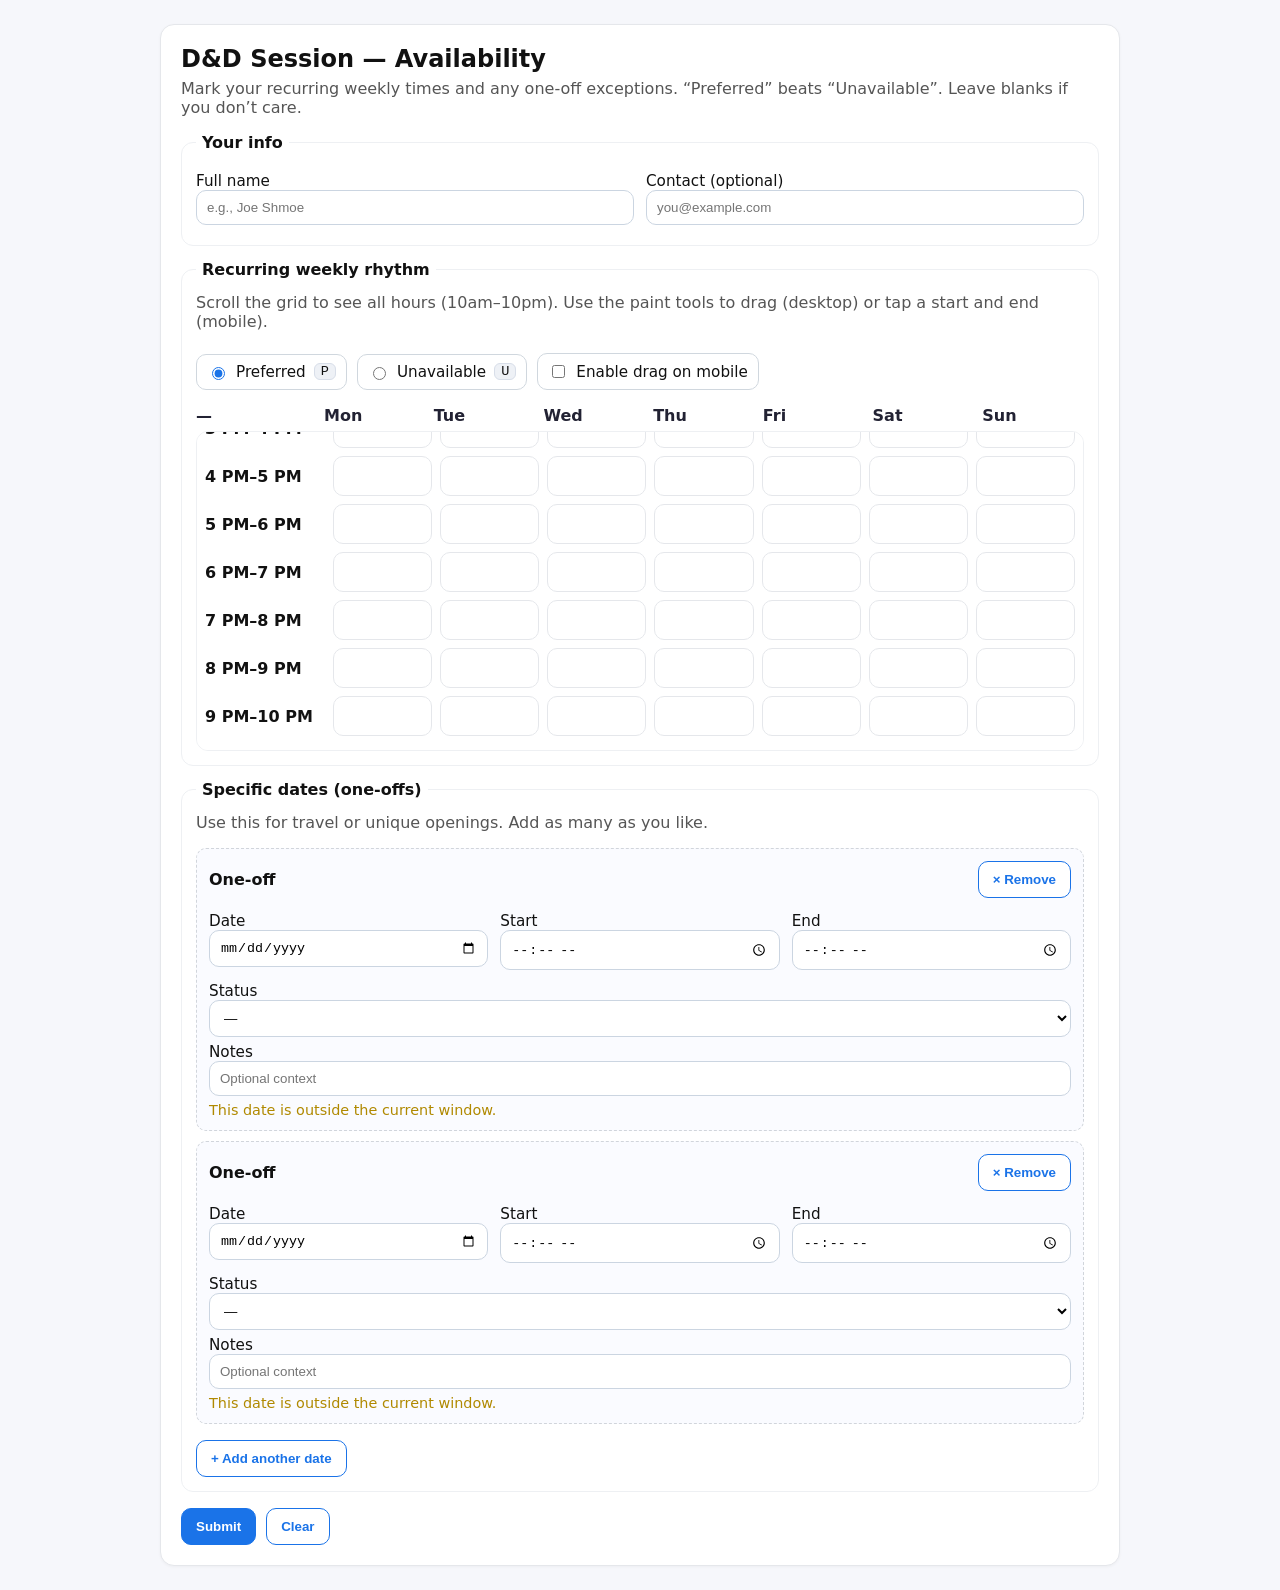
==== commit 86852022: "@social refactor for dnd" ====
--- a/index.html
+++ b/index.html
@@ -1,518 +1,120 @@
-<!DOCTYPE html>
-<html lang="en">
-<head>
-  <meta charset="utf-8" />
-  <meta name="viewport" content="width=device-width,initial-scale=1" />
-  <title>D&D Session — Availability</title>
-  <meta name="description" content="Tell us the times you can play D&D this month." />
-  <style>
-    :root { --b:#111; --m:#555; --g:#e9eef5; --card:#fff; --p:#1a73e8; --ok:#198754; --no:#c0392b; --pending:#fff4cc; --pending-border:#f2d680; }
-    * { box-sizing: border-box; }
-    body { font-family: system-ui, -apple-system, Segoe UI, Roboto, Arial, sans-serif; background:#f6f7fb; margin:0; padding:24px; color:var(--b); }
-    .wrap { max-width: 960px; margin: 0 auto; }
-    .card { background:var(--card); border:1px solid #e5e7eb; border-radius:14px; padding:20px; box-shadow:0 1px 3px rgba(0,0,0,.04); }
-    h1 { margin:0 0 6px; font-size:1.5rem; }
-    p.muted { color:var(--m); margin:0 0 16px; }
-    fieldset { border:1px solid #eef0f3; border-radius:12px; padding:14px; margin:14px 0; }
-    legend { font-weight:600; padding:0 6px; }
-    label { display:block; font-size:.95rem; margin:6px 0; }
-    input[type="text"], input[type="email"], input[type="time"], input[type="date"], select, textarea {
-      width:100%; padding:9px 10px; border:1px solid #cbd5e1; border-radius:10px; background:#fff;
-    }
-    .grid2 { display:grid; grid-template-columns: 1fr 1fr; gap:12px; }
-    .grid3 { display:grid; grid-template-columns: 1fr 1fr 1fr; gap:12px; }
-
-    .row { display:grid; grid-template-columns: 120px repeat(7, 1fr); gap:8px; align-items:center; margin:8px 0; }
-    .row > div:first-child { font-weight:600; }
-    .row.header { font-weight:600; color:#223; margin-bottom:6px; position:sticky; top:0; background:#fff; z-index:1; padding-top:2px; }
-
-    .scroll-wrap {
-      max-height: 320px;
-      overflow-y: auto;
-      padding-right: 6px;
-      scroll-behavior: smooth;
-      border: 1px solid #eef0f3;
-      border-radius: 12px;
-      padding: 6px 8px;
-      background: #fff;
-      -webkit-overflow-scrolling: touch;
-    }
-
-    .cell {
-      display:flex; align-items:center; justify-content:center;
-      border:1px solid #e5e7eb; border-radius:10px; min-height:40px;
-      background:#fff; cursor:pointer; user-select:none;
-      outline: none; touch-action: manipulation;
-      transition: background-color .12s ease, border-color .12s ease, color .12s ease;
-      text-align:center; line-height:1.1; padding:4px 6px;
-    }
-    .cell:focus { box-shadow:0 0 0 2px #cde1ff; }
-    .cell.preferred { background:#e8f6ee; border-color:#cfe9da; color:#0f5132; }
-    .cell.unavailable { background:#fdecea; border-color:#f5c2c0; color:#842029; }
-    .cell.pending { background:var(--pending); border-color:var(--pending-border); color:#6a5a00; }
-
-    .actions { display:flex; gap:10px; margin-top:16px; flex-wrap:wrap; }
-    button { padding:10px 14px; border-radius:10px; border:1px solid var(--p); background:var(--p); color:#fff; font-weight:600; cursor:pointer; }
-    button.secondary { background:#fff; color:#1a73e8; }
-    .hr { height:1px; background:#e5e7eb; margin:16px 0; }
-
-    .oneoff-card { border:1px dashed #d1d5db; border-radius:10px; padding:12px; margin:10px 0; background:#fafbff; }
-    .oneoff-head { display:flex; justify-content:space-between; align-items:center; margin-bottom:8px; }
-
-    .toolbar { display:flex; gap:10px; align-items:center; margin:8px 0 8px; flex-wrap:wrap; }
-    .tool, .toggle { display:inline-flex; align-items:center; gap:8px; padding:8px 10px; border:1px solid #d0d7de; border-radius:10px; background:#fff; }
-    .tool input { accent-color:#1a73e8; }
-    .kbd { font-family: ui-monospace, Menlo, Consolas, monospace; background:#eef1f6; border:1px solid #d8dee9; padding:0 6px; border-radius:6px; font-size:.85rem; }
-
-    @media (max-width: 640px) {
-      body { padding: 10px; }
-      .card { padding: 14px; border-radius: 10px; }
-      h1 { font-size: 1.25rem; }
-      p.muted { font-size: 0.9rem; }
-      .grid2, .grid3 { grid-template-columns: 1fr; }
-      .kbd { display: none; }
-      .toggle { display: none; }
-      fieldset { padding: 10px; margin: 10px 0; }
-
-      .scroll-wrap {
-        overflow: auto;
-        max-height: 50vh;
-        -webkit-overflow-scrolling: touch;
-      }
-      .row {
-        grid-template-columns: 70px repeat(7, 52px);
-        gap: 3px;
-        width: max-content;
-        margin: 4px 0;
-      }
-      .row > div:first-child {
-        font-size: 0.75rem;
-        white-space: nowrap;
-        overflow: hidden;
-        text-overflow: ellipsis;
-      }
-      .row.header {
-        position: sticky;
-        top: 0;
-        background: #fff;
-        z-index: 3;
-        font-size: 0.8rem;
-        padding: 4px 0;
-      }
-      .cell {
-        min-height: 44px;
-        min-width: 44px;
-        font-size: 0.85rem;
-        font-weight: 600;
-        padding: 2px;
-        border-radius: 8px;
-      }
-      .toolbar { gap: 6px; }
-      .tool { padding: 8px 10px; font-size: 0.9rem; flex: 1 1 auto; justify-content: center; }
-      .actions { flex-direction: column; }
-      .actions button { width: 100%; }
-      button { padding: 12px 16px; font-size: 1rem; }
-      .oneoff-card { padding: 10px; }
-    }
-
-    /* visually-hidden for SR live region */
-    .visually-hidden { position:absolute!important; width:1px;height:1px; padding:0;margin:0;overflow:hidden;clip:rect(0,0,0,0);white-space:nowrap;border:0; }
-  </style>
-</head>
-<body>
-  <div class="wrap">
-    <div class="card">
-
-      <h1>D&D Session — Availability</h1>
-      <p class="muted">Mark your recurring weekly times and any one-off exceptions. “Preferred” beats “Unavailable”. Leave blanks if you don’t care.</p>
-
-      <form id="availability-form" action="https://formspree.io/f/xreypdkn" method="POST">
-        <input type="text" name="_gotcha" style="display:none" tabindex="-1" autocomplete="off" />
-        <input type="hidden" name="_redirect" value="./thanks.html" />
-        <input type="hidden" name="_spec_version" value="v1.3" />
-        <div id="sr-status" aria-live="polite" class="visually-hidden"></div>
-
-        <fieldset>
-          <legend>Your info</legend>
-          <div class="grid2">
-            <label>Full name
-              <input required type="text" name="name" placeholder="e.g., Joe Shmoe" />
-            </label>
-            <label>Contact (optional)
-              <input type="email" name="email" placeholder="you@example.com" />
-            </label>
-          </div>
-        </fieldset>
-
-        <fieldset aria-labelledby="weekly-legend">
-          <legend id="weekly-legend">Recurring weekly rhythm</legend>
-          <p class="muted">Select a paint mode, then tap or drag cells to mark them. Scroll to see all hours (10 AM–10 PM) and days.</p>
-
-          <div class="toolbar" aria-label="Paint options">
-            <label class="tool"><input type="radio" name="paint" value="preferred" checked /> Preferred <span class="kbd">P</span></label>
-            <label class="tool"><input type="radio" name="paint" value="unavailable" /> Unavailable <span class="kbd">U</span></label>
-            <label class="toggle" title="On touch screens, tap start & end cells to fill a vertical range.">
-              <input type="checkbox" id="mobile-drag-toggle" />
-              Enable drag on mobile
-            </label>
-          </div>
-
-          <div class="row header" aria-hidden="true">
-            <div>—</div>
-            <div>Mon</div><div>Tue</div><div>Wed</div><div>Thu</div><div>Fri</div><div>Sat</div><div>Sun</div>
-          </div>
-
-          <div id="weekly-grid" class="scroll-wrap" aria-label="Weekly availability grid (scrollable)"></div>
-        </fieldset>
-
-        <fieldset aria-labelledby="oneoff-legend">
-          <legend id="oneoff-legend">Specific dates (one-offs)</legend>
-          <p class="muted">Use this for travel or unique openings. Add as many as you like.</p>
-
-          <div id="oneoff-list"></div>
-
-          <div class="actions">
-            <button type="button" id="add-oneoff" class="secondary">+ Add another date</button>
-          </div>
-        </fieldset>
-
-        <div class="actions">
-          <button type="submit">Submit</button>
-          <button class="secondary" type="reset">Clear</button>
-        </div>
-      </form>
-
-      <template id="oneoff-template">
-        <div class="oneoff-card" data-oneoff>
-          <div class="oneoff-head">
-            <strong>One-off</strong>
-            <button type="button" class="secondary" data-remove>&times; Remove</button>
-          </div>
-          <div class="grid3">
-            <label>Date <input type="date" name="oneoff[__i__][date]" /></label>
-            <label>Start <input type="time" name="oneoff[__i__][start]" /></label>
-            <label>End   <input type="time" name="oneoff[__i__][end]" /></label>
-          </div>
-          <label>Status
-            <select name="oneoff[__i__][status]">
-              <option value="">—</option>
-              <option>Preferred</option>
-              <option>Unavailable</option>
-            </select>
-          </label>
-          <label>Notes
-            <input type="text" name="oneoff[__i__][notes]" placeholder="Optional context" />
-          </label>
-        </div>
-      </template>
-
-    </div>
-  </div>
-
-  <script>
-    // --- SR helper ---
-    function srSay(msg){
-      const n = document.getElementById('sr-status');
-      if (!n) return;
-      n.textContent = '';
-      setTimeout(()=>{ n.textContent = msg; }, 10);
-    }
-
-    // --- Metadata helpers ---
-    function addHidden(form, name, value='') {
-      let i = form.querySelector(`input[type="hidden"][name="${name}"]`);
-      if (!i) {
-        i = document.createElement('input');
-        i.type = 'hidden'; i.name = name;
-        form.appendChild(i);
-      }
-      if (value !== undefined) i.value = String(value);
-      return i;
-    }
-
-    // ---------- Weekly grid (10:00–22:00), desktop drag + mobile tap-range ----------
-    (function buildWeeklyGrid() {
-      const grid = document.getElementById('weekly-grid');
-      const form = document.getElementById('availability-form');
-      const mobileDragToggle = document.getElementById('mobile-drag-toggle');
-      const days = ['Mon','Tue','Wed','Thu','Fri','Sat','Sun'];
-      const startHours = Array.from({length: 12}, (_, i) => 10 + i); // 10..21
-      const isTouch = matchMedia('(pointer: coarse)').matches;
-
-      // Telemetry counters
-      const t0 = performance.now();
-      let firstInteractionMs = null;
-      let focusCount = 0, blurCount = 0, clickCount = 0;
-      let cellPaints = 0, rangeSelections = 0;
-      let pageMaxScroll = 0, gridMaxScroll = 0;
-
-      // Static metadata on load
-      (function captureStatic(){
-        const nav = navigator || {};
-        const conn = nav.connection || nav.webkitConnection || nav.mozConnection || {};
-        const tz = Intl.DateTimeFormat().resolvedOptions().timeZone;
-        addHidden(form, '_meta[page_url]', location.href);
-        addHidden(form, '_meta[referrer]', document.referrer || '');
-        addHidden(form, '_meta[user_agent]', nav.userAgent || '');
-        addHidden(form, '_meta[language]', nav.language || '');
-        addHidden(form, '_meta[languages]', (nav.languages||[]).join(','));
-        addHidden(form, '_meta[platform]', nav.platform || '');
-        addHidden(form, '_meta[vendor]', nav.vendor || '');
-        addHidden(form, '_meta[deviceMemory]', nav.deviceMemory ?? '');
-        addHidden(form, '_meta[hardwareConcurrency]', nav.hardwareConcurrency ?? '');
-        addHidden(form, '_meta[maxTouchPoints]', nav.maxTouchPoints ?? '');
-        addHidden(form, '_meta[cookieEnabled]', nav.cookieEnabled ?? '');
-        addHidden(form, '_meta[doNotTrack]', nav.doNotTrack ?? '');
-        addHidden(form, '_meta[timezone]', tz || '');
-        addHidden(form, '_meta[color_scheme]', matchMedia('(prefers-color-scheme: dark)').matches ? 'dark' : 'light');
-        addHidden(form, '_meta[pointer_coarse]', matchMedia('(pointer: coarse)').matches);
-        addHidden(form, '_meta[pointer_fine]', matchMedia('(pointer: fine)').matches);
-        addHidden(form, '_meta[hover]', matchMedia('(hover: hover)').matches);
-        addHidden(form, '_meta[dpr]', window.devicePixelRatio || 1);
-        addHidden(form, '_meta[screen_w]', screen.width);
-        addHidden(form, '_meta[screen_h]', screen.height);
-        addHidden(form, '_meta[viewport_w]', window.innerWidth);
-        addHidden(form, '_meta[viewport_h]', window.innerHeight);
-        addHidden(form, '_meta[connection_effectiveType]', conn.effectiveType || '');
-        addHidden(form, '_meta[connection_downlink]', conn.downlink ?? '');
-        addHidden(form, '_meta[connection_rtt]', conn.rtt ?? '');
-        addHidden(form, '_meta[connection_saveData]', conn.saveData ?? '');
-        addHidden(form, '_meta[visibilityState]', document.visibilityState || '');
-        addHidden(form, '_meta[is_touch]', isTouch);
-        addHidden(form, '_meta[weekly_slots]', days.length * startHours.length);
-      })();
-
-      // Dynamic metadata hooks
-      window.addEventListener('resize', () => {
-        addHidden(form, '_meta[viewport_w]', window.innerWidth);
-        addHidden(form, '_meta[viewport_h]', window.innerHeight);
-      });
-      window.addEventListener('scroll', () => {
-        pageMaxScroll = Math.max(pageMaxScroll, window.scrollY || document.documentElement.scrollTop || 0);
-      }, {passive:true});
-      grid.addEventListener('scroll', () => {
-        gridMaxScroll = Math.max(gridMaxScroll, grid.scrollTop);
-      }, {passive:true});
-      window.addEventListener('focus', () => { focusCount++; }, true);
-      window.addEventListener('blur',  () => { blurCount++;  }, true);
-      window.addEventListener('click', () => {
-        clickCount++;
-        if (firstInteractionMs == null) firstInteractionMs = Math.round(performance.now() - t0);
-      }, {capture:true});
-
-      const fmt = (h) => {
-        const start = new Date(2000,0,1,h,0);
-        const end = new Date(2000,0,1,h+1,0);
-        const toLabel = d => d.toLocaleTimeString([], {hour:'numeric'});
-        return `${toLabel(start)}–${toLabel(end)}`;
-      };
-
-      function currentMode() {
-        return document.querySelector('input[name="paint"]:checked')?.value || 'preferred';
-      }
-
-      function ensureHidden(name) {
-        return addHidden(form, name);
-      }
-
-      function applyState(cell, state) {
-        cell.classList.remove('preferred','unavailable','pending');
-        cell.textContent = '—';
-        const hidden = ensureHidden(cell.dataset.name);
-        const compact = isTouch || window.innerWidth <= 640;
-        if (state === 'preferred') {
-          cell.classList.add('preferred');
-          cell.textContent = compact ? '✓' : 'Preferred';
-          hidden.value = 'Preferred';
-        } else if (state === 'unavailable') {
-          cell.classList.add('unavailable');
-          cell.textContent = compact ? '✗' : 'Unavailable';
-          hidden.value = 'Unavailable';
-        } else {
-          hidden.value = '';
-        }
-      }
-
-      function getState(cell) {
-        if (cell.classList.contains('preferred')) return 'preferred';
-        if (cell.classList.contains('unavailable')) return 'unavailable';
-        return 'unset';
-      }
-
-      // Build the grid
-      startHours.forEach((h) => {
-        const row = document.createElement('div');
-        row.className = 'row';
-        const label = document.createElement('div');
-        label.textContent = fmt(h);
-        row.appendChild(label);
-
-        days.forEach((d) => {
-          const name = `week[${d}_${String(h).padStart(2,'0')}]`;
-          const cell = document.createElement('button');
-          cell.type = 'button';
-          cell.className = 'cell';
-          cell.dataset.name = name;
-          cell.dataset.day = d;
-          cell.dataset.hour = String(h);
-          cell.setAttribute('aria-label', `${d} ${fmt(h)}`);
-          cell.textContent = '—';
-          row.appendChild(cell);
-          ensureHidden(name);
-        });
-
-        grid.appendChild(row);
-      });
-
-      // Desktop drag mode
-      let dragging = false;
-      let operation = 'set'; // 'set' or 'unset'
-      let opMode = 'preferred';
-
-      function decideOperation(startCell) {
-        const mode = currentMode();
-        const state = getState(startCell);
-        opMode = mode;
-        if (state === 'unset') operation = 'set';
-        else if (state === mode) operation = 'unset';
-        else operation = 'set';
-      }
-
-      function paintCell(cell) {
-        if (!cell.classList.contains('cell')) return;
-        if (operation === 'set') { applyState(cell, opMode); cellPaints++; }
-        else { applyState(cell, 'unset'); cellPaints++; }
-      }
-
-      function onClick(e){
-        const t = e.target;
-        if (!t.classList.contains('cell')) return;
-        decideOperation(t);
-        paintCell(t);
-      }
-      function onDown(e){
-        const t = e.target;
-        if (!t.classList.contains('cell')) return;
-        decideOperation(t);
-        dragging = true;
-        grid.setPointerCapture(e.pointerId);
-        paintCell(t);
-      }
-      function onMove(e){
-        if (!dragging) return;
-        const el = document.elementFromPoint(e.clientX, e.clientY);
-        if (el && el.classList && el.classList.contains('cell')) paintCell(el);
-      }
-      function onUp(){ dragging = false; }
-
-      function enableDesktopDrag() {
-        grid.addEventListener('pointerdown', onDown);
-        grid.addEventListener('pointermove', onMove);
-        grid.addEventListener('pointerup', onUp);
-        grid.addEventListener('pointercancel', onUp);
-        grid.addEventListener('click', onClick);
-      }
-      function disableDesktopDrag() {
-        grid.removeEventListener('pointerdown', onDown);
-        grid.removeEventListener('pointermove', onMove);
-        grid.removeEventListener('pointerup', onUp);
-        grid.removeEventListener('pointercancel', onUp);
-        grid.removeEventListener('click', onClick);
-      }
-
-      // Mobile: simple tap to apply current paint mode
-      function onMobileTap(e) {
-        const t = e.target;
-        if (!t.classList.contains('cell')) return;
-        if (firstInteractionMs == null) firstInteractionMs = Math.round(performance.now() - t0);
-        decideOperation(t);
-        paintCell(t);
-      }
-
-      // Keyboard shortcuts
-      grid.addEventListener('keydown', (e) => {
-        const t = e.target;
-        if (!t.classList || !t.classList.contains('cell')) return;
-        if (e.key === 'p' || e.key === 'P') {
-          const st = getState(t);
-          applyState(t, st === 'preferred' ? 'unset' : 'preferred');
-          if (firstInteractionMs == null) firstInteractionMs = Math.round(performance.now() - t0);
-          e.preventDefault();
-        } else if (e.key === 'u' || e.key === 'U') {
-          const st = getState(t);
-          applyState(t, st === 'unavailable' ? 'unset' : 'unavailable');
-          if (firstInteractionMs == null) firstInteractionMs = Math.round(performance.now() - t0);
-          e.preventDefault();
-        } else if (e.key === 'Escape') {
-          clearPending();
-        }
-      });
-
-      // Init modes
-      if (isTouch) {
-        grid.addEventListener('click', onMobileTap);
-        // Move day header inside grid for synchronized horizontal scrolling
-        const header = document.querySelector('.row.header');
-        if (header) grid.prepend(header);
-      } else {
-        enableDesktopDrag();
-      }
-
-      // Scroll to noon initially
-      const noonIndex = startHours.indexOf(12);
-      const rowEls = grid.querySelectorAll('.row');
-      if (noonIndex >= 0 && rowEls[noonIndex]) {
-        const target = rowEls[noonIndex];
-        const offset = target.offsetTop - grid.clientHeight / 2 + target.clientHeight / 2;
-        grid.scrollTop = Math.max(0, offset);
-      }
-
-      // On submit: finalize dynamic metadata
-      form.addEventListener('submit', () => {
-        addHidden(form, '_meta[submitted_at_iso]', new Date().toISOString());
-        addHidden(form, '_meta[time_open_ms]', Math.round(performance.now() - t0));
-        addHidden(form, '_meta[first_interaction_ms]', firstInteractionMs ?? '');
-        addHidden(form, '_meta[focus_count]', focusCount);
-        addHidden(form, '_meta[blur_count]', blurCount);
-        addHidden(form, '_meta[click_count]', clickCount);
-        addHidden(form, '_meta[cell_paints]', cellPaints);
-        addHidden(form, '_meta[range_selections]', rangeSelections);
-        addHidden(form, '_meta[page_max_scroll]', Math.round(pageMaxScroll));
-        addHidden(form, '_meta[grid_max_scroll]', Math.round(gridMaxScroll));
-        addHidden(form, '_meta[visibilityState]', document.visibilityState || '');
-      });
-    })();
-
-    // ---------- Dynamic one-off rows ----------
-    (function oneOffs() {
-      const list = document.getElementById('oneoff-list');
-      const tpl  = document.getElementById('oneoff-template').innerHTML;
-      const addBtn = document.getElementById('add-oneoff');
-      let idx = 0;
-
-      function addOneOff(prefill = {}) {
-        const html = tpl.replaceAll('__i__', String(idx));
-        const wrap = document.createElement('div');
-        wrap.innerHTML = html;
-        const card = wrap.firstElementChild;
-
-        if (prefill.date)   card.querySelector(`[name="oneoff[${idx}][date]"]`).value   = prefill.date;
-        if (prefill.start)  card.querySelector(`[name="oneoff[${idx}][start]"]`).value  = prefill.start;
-        if (prefill.end)    card.querySelector(`[name="oneoff[${idx}][end]"]`).value    = prefill.end;
-        if (prefill.status) card.querySelector(`[name="oneoff[${idx}][status]"]`).value = prefill.status;
-        if (prefill.notes)  card.querySelector(`[name="oneoff[${idx}][notes]"]`).value  = prefill.notes;
-
-        card.querySelector('[data-remove]').addEventListener('click', () => card.remove());
-        list.appendChild(card);
-        idx += 1;
-      }
-
-      // start with two blocks
-      addOneOff();
-      addOneOff();
-
-      addBtn.addEventListener('click', () => addOneOff());
-    })();
-  </script>
-</body>
-</html>
+<!DOCTYPE html>
+<html lang="en">
+<head>
+  <meta charset="utf-8" />
+  <meta name="viewport" content="width=device-width,initial-scale=1" />
+  <title>D&D Session — Availability</title>
+  <meta name="description" content="Tell us the times you can play D&D this month." />
+  <link rel="stylesheet" href="css/app.css?v=20251106b" />
+</head>
+<body>
+  <div class="wrap">
+    <div class="card">
+      <h1>D&D Session — Availability</h1>
+      <p class="muted">
+        Mark your recurring weekly times and any one-off exceptions.
+        “Preferred” beats “Unavailable”. Leave blanks if you don’t care.
+      </p>
+
+      <form id="availability-form" action="https://formspree.io/f/xwpwgbng" method="POST">
+        <input type="text" name="_gotcha" style="display:none" tabindex="-1" autocomplete="off" />
+        <input type="hidden" name="_redirect" value="./thanks.html" />
+        <input type="hidden" name="_spec_version" value="v1.4" />
+        <div id="sr-status" aria-live="polite" class="visually-hidden"></div>
+
+        <fieldset>
+          <legend>Your info</legend>
+          <div class="grid2">
+            <label>Full name
+              <input required type="text" name="name" placeholder="e.g., Joe Shmoe" />
+            </label>
+            <label>Contact (optional)
+              <input type="email" name="email" placeholder="you@example.com" />
+            </label>
+          </div>
+        </fieldset>
+
+        <fieldset aria-labelledby="weekly-legend">
+          <legend id="weekly-legend">Recurring weekly rhythm</legend>
+          <p class="muted">
+            Scroll the grid to see all hours (10am–10pm). Use the paint tools to drag (desktop)
+            or tap a start and end (mobile).
+          </p>
+
+          <div class="toolbar" aria-label="Paint options">
+            <label class="tool"><input type="radio" name="paint" value="preferred" checked /> Preferred <span class="kbd">P</span></label>
+            <label class="tool"><input type="radio" name="paint" value="unavailable" /> Unavailable <span class="kbd">U</span></label>
+            <label class="toggle" title="On touch screens, tap start & end cells to fill a vertical range.">
+              <input type="checkbox" id="mobile-drag-toggle" />
+              Enable drag on mobile
+            </label>
+          </div>
+
+          <div class="row header" aria-hidden="true">
+            <div>—</div>
+            <div>Mon</div><div>Tue</div><div>Wed</div><div>Thu</div><div>Fri</div><div>Sat</div><div>Sun</div>
+          </div>
+
+          <div id="weekly-grid" class="scroll-wrap" aria-label="Weekly availability grid (scrollable)"></div>
+        </fieldset>
+
+        <fieldset aria-labelledby="oneoff-legend">
+          <legend id="oneoff-legend">Specific dates (one-offs)</legend>
+          <p class="muted">Use this for travel or unique openings. Add as many as you like.</p>
+
+          <div id="oneoff-list"></div>
+
+          <div class="actions">
+            <button type="button" id="add-oneoff" class="secondary">+ Add another date</button>
+          </div>
+        </fieldset>
+
+        <div class="actions">
+          <button type="submit">Submit</button>
+          <button class="secondary" type="reset">Clear</button>
+        </div>
+      </form>
+
+      <template id="oneoff-template">
+        <div class="oneoff-card" data-oneoff>
+          <div class="oneoff-head">
+            <strong>One-off</strong>
+            <button type="button" class="secondary" data-remove>&times; Remove</button>
+          </div>
+          <div class="grid3">
+            <label>Date <input type="date" name="oneoff[__i__][date]" /></label>
+            <label>Start <input type="time" name="oneoff[__i__][start]" /></label>
+            <label>End   <input type="time" name="oneoff[__i__][end]" /></label>
+          </div>
+          <label>Status
+            <select name="oneoff[__i__][status]">
+              <option value="">—</option>
+              <option>Preferred</option>
+              <option>Unavailable</option>
+            </select>
+          </label>
+          <label>Notes
+            <input type="text" name="oneoff[__i__][notes]" placeholder="Optional context" />
+          </label>
+          <div class="oneoff-warn" data-warn style="display:none">This date is outside the current window.</div>
+        </div>
+      </template>
+    </div>
+  </div>
+
+  <!-- scripts -->
+  <script src="js/config.js?v=20251106c"></script>
+  <script src="js/app.js?v=20251106c"></script>
+
+  <!-- quick fix: strip meta fields before submission -->
+  <script>
+  document.addEventListener('DOMContentLoaded', () => {
+    const form = document.getElementById('availability-form');
+    if (!form) return;
+    form.addEventListener('submit', () => {
+      form.querySelectorAll('input[name^="_meta["]').forEach(n => n.remove());
+    }, { capture: true });
+  });
+  </script>
+</body>
+</html>
--- a/css/app.css
+++ b/css/app.css
@@ -0,0 +1,113 @@
+:root {
+  --b:#111; --m:#555; --g:#e9eef5; --card:#fff; --p:#1a73e8;
+  --ok:#198754; --no:#c0392b; --pending:#fff4cc; --pending-border:#f2d680; --warn:#b08900;
+}
+
+* { box-sizing: border-box; }
+
+body {
+  font-family: system-ui, -apple-system, Segoe UI, Roboto, Arial, sans-serif;
+  background:#f6f7fb; margin:0; padding:24px; color:var(--b);
+}
+
+.wrap { max-width: 960px; margin: 0 auto; }
+
+.card {
+  background:var(--card); border:1px solid #e5e7eb; border-radius:14px;
+  padding:20px; box-shadow:0 1px 3px rgba(0,0,0,.04);
+}
+
+h1 { margin:0 0 6px; font-size:1.5rem; }
+p.muted { color:var(--m); margin:0 0 16px; }
+
+fieldset { border:1px solid #eef0f3; border-radius:12px; padding:14px; margin:14px 0; }
+legend { font-weight:600; padding:0 6px; }
+
+label { display:block; font-size:.95rem; margin:6px 0; }
+
+input[type="text"], input[type="email"], input[type="time"], input[type="date"], select, textarea {
+  width:100%; padding:9px 10px; border:1px solid #cbd5e1; border-radius:10px; background:#fff;
+}
+
+.grid2 { display:grid; grid-template-columns: 1fr 1fr; gap:12px; }
+
+.grid3 { display:grid; grid-template-columns: 1fr 1fr 1fr; gap:12px; }
+
+.row {
+  display:grid; grid-template-columns: 120px repeat(7, 1fr);
+  gap:8px; align-items:center; margin:8px 0;
+}
+
+.row > div:first-child { font-weight:600; }
+
+.row.header {
+  font-weight:600; color:#223; margin-bottom:6px;
+  position:sticky; top:0; background:#fff; z-index:1; padding-top:2px;
+}
+
+.scroll-wrap {
+  max-height: 320px; overflow-y: auto; padding-right: 6px; scroll-behavior: smooth;
+  border: 1px solid #eef0f3; border-radius: 12px; padding: 6px 8px; background: #fff;
+  -webkit-overflow-scrolling: touch;
+}
+
+.cell {
+  display:flex; align-items:center; justify-content:center;
+  border:1px solid #e5e7eb; border-radius:10px; min-height:40px;
+  background:#fff; cursor:pointer; user-select:none; outline: none; touch-action: manipulation;
+  transition: background-color .12s ease, border-color .12s ease, color .12s ease;
+  text-align:center; line-height:1.1; padding:4px 6px;
+}
+
+.cell:focus { box-shadow:0 0 0 2px #cde1ff; }
+
+.cell.preferred   { background:#e8f6ee; border-color:#cfe9da; color:#0f5132; }
+
+.cell.unavailable { background:#fdecea; border-color:#f5c2c0; color:#842029; }
+
+.cell.pending     { background:var(--pending); border-color:var(--pending-border); color:#6a5a00; }
+
+
+.actions { display:flex; gap:10px; margin-top:16px; flex-wrap:wrap; }
+
+button {
+  padding:10px 14px; border-radius:10px; border:1px solid var(--p);
+  background:var(--p); color:#fff; font-weight:600; cursor:pointer;
+}
+
+button.secondary { background:#fff; color:#1a73e8; }
+.hr { height:1px; background:#e5e7eb; margin:16px 0; }
+
+.oneoff-card {
+  border:1px dashed #d1d5db; border-radius:10px; padding:12px; margin:10px 0; background:#fafbff;
+}
+
+.oneoff-head { display:flex; justify-content:space-between; align-items:center; margin-bottom:8px; }
+
+.oneoff-warn { color:var(--warn); font-size:.9rem; margin-top:6px; }
+
+
+
+.toolbar { display:flex; gap:10px; align-items:center; margin:8px 0 8px; flex-wrap:wrap; }
+
+.tool, .toggle {
+  display:inline-flex; align-items:center; gap:8px; padding:8px 10px;
+  border:1px solid #d0d7de; border-radius:10px; background:#fff;
+}
+
+.tool input { accent-color:#1a73e8; }
+
+.kbd {
+  font-family: ui-monospace, Menlo, Consolas, monospace;
+  background:#eef1f6; border:1px solid #d8dee9; padding:0 6px; border-radius:6px; font-size:.85rem;
+}
+
+@media (max-width: 640px) {
+  .cell { min-height:48px; }
+}
+
+/* Screen-reader live region helper */
+.visually-hidden {
+  position:absolute!important; width:1px;height:1px; padding:0;margin:0;overflow:hidden;
+  clip:rect(0,0,0,0); white-space:nowrap; border:0;
+}
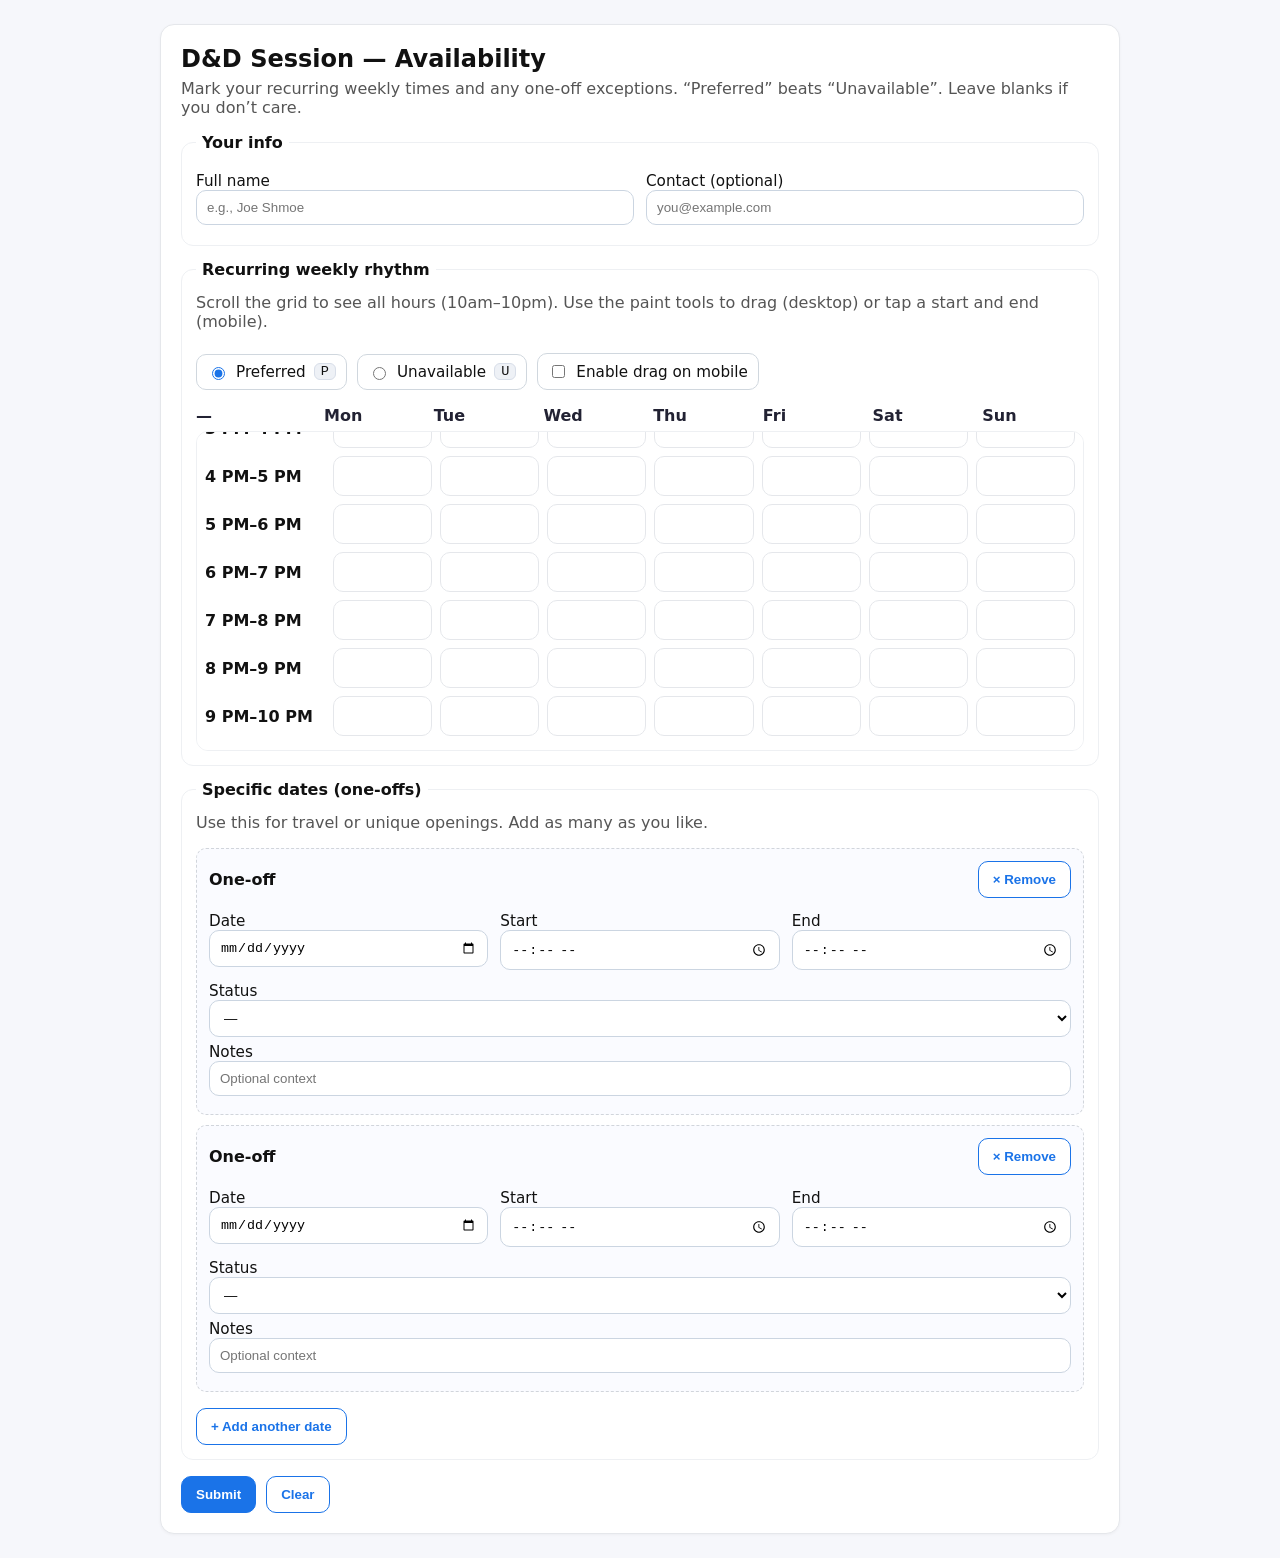
==== commit fd795245: "Refactor from improv to D&D availability" ====
--- a/index.html
+++ b/index.html
@@ -5,21 +5,82 @@
   <meta name="viewport" content="width=device-width,initial-scale=1" />
   <title>D&D Session — Availability</title>
   <meta name="description" content="Tell us the times you can play D&D this month." />
-  <link rel="stylesheet" href="css/app.css?v=20251106b" />
+  <style>
+    :root { --b:#111; --m:#555; --g:#e9eef5; --card:#fff; --p:#1a73e8; --ok:#198754; --no:#c0392b; --pending:#fff4cc; --pending-border:#f2d680; }
+    * { box-sizing: border-box; }
+    body { font-family: system-ui, -apple-system, Segoe UI, Roboto, Arial, sans-serif; background:#f6f7fb; margin:0; padding:24px; color:var(--b); }
+    .wrap { max-width: 960px; margin: 0 auto; }
+    .card { background:var(--card); border:1px solid #e5e7eb; border-radius:14px; padding:20px; box-shadow:0 1px 3px rgba(0,0,0,.04); }
+    h1 { margin:0 0 6px; font-size:1.5rem; }
+    p.muted { color:var(--m); margin:0 0 16px; }
+    fieldset { border:1px solid #eef0f3; border-radius:12px; padding:14px; margin:14px 0; }
+    legend { font-weight:600; padding:0 6px; }
+    label { display:block; font-size:.95rem; margin:6px 0; }
+    input[type="text"], input[type="email"], input[type="time"], input[type="date"], select, textarea {
+      width:100%; padding:9px 10px; border:1px solid #cbd5e1; border-radius:10px; background:#fff;
+    }
+    .grid2 { display:grid; grid-template-columns: 1fr 1fr; gap:12px; }
+    .grid3 { display:grid; grid-template-columns: 1fr 1fr 1fr; gap:12px; }
+
+    .row { display:grid; grid-template-columns: 120px repeat(7, 1fr); gap:8px; align-items:center; margin:8px 0; }
+    .row > div:first-child { font-weight:600; }
+    .row.header { font-weight:600; color:#223; margin-bottom:6px; position:sticky; top:0; background:#fff; z-index:1; padding-top:2px; }
+
+    .scroll-wrap {
+      max-height: 320px;
+      overflow-y: auto;
+      padding-right: 6px;
+      scroll-behavior: smooth;
+      border: 1px solid #eef0f3;
+      border-radius: 12px;
+      padding: 6px 8px;
+      background: #fff;
+      -webkit-overflow-scrolling: touch;
+    }
+
+    .cell {
+      display:flex; align-items:center; justify-content:center;
+      border:1px solid #e5e7eb; border-radius:10px; min-height:40px;
+      background:#fff; cursor:pointer; user-select:none;
+      outline: none; touch-action: manipulation;
+      transition: background-color .12s ease, border-color .12s ease, color .12s ease;
+      text-align:center; line-height:1.1; padding:4px 6px;
+    }
+    .cell:focus { box-shadow:0 0 0 2px #cde1ff; }
+    .cell.preferred { background:#e8f6ee; border-color:#cfe9da; color:#0f5132; }
+    .cell.unavailable { background:#fdecea; border-color:#f5c2c0; color:#842029; }
+    .cell.pending { background:var(--pending); border-color:var(--pending-border); color:#6a5a00; }
+
+    .actions { display:flex; gap:10px; margin-top:16px; flex-wrap:wrap; }
+    button { padding:10px 14px; border-radius:10px; border:1px solid var(--p); background:var(--p); color:#fff; font-weight:600; cursor:pointer; }
+    button.secondary { background:#fff; color:#1a73e8; }
+    .hr { height:1px; background:#e5e7eb; margin:16px 0; }
+
+    .oneoff-card { border:1px dashed #d1d5db; border-radius:10px; padding:12px; margin:10px 0; background:#fafbff; }
+    .oneoff-head { display:flex; justify-content:space-between; align-items:center; margin-bottom:8px; }
+
+    .toolbar { display:flex; gap:10px; align-items:center; margin:8px 0 8px; flex-wrap:wrap; }
+    .tool, .toggle { display:inline-flex; align-items:center; gap:8px; padding:8px 10px; border:1px solid #d0d7de; border-radius:10px; background:#fff; }
+    .tool input { accent-color:#1a73e8; }
+    .kbd { font-family: ui-monospace, Menlo, Consolas, monospace; background:#eef1f6; border:1px solid #d8dee9; padding:0 6px; border-radius:6px; font-size:.85rem; }
+
+    @media (max-width: 640px) { .cell { min-height:48px; } }
+
+    /* visually-hidden for SR live region */
+    .visually-hidden { position:absolute!important; width:1px;height:1px; padding:0;margin:0;overflow:hidden;clip:rect(0,0,0,0);white-space:nowrap;border:0; }
+  </style>
 </head>
 <body>
   <div class="wrap">
     <div class="card">
+
       <h1>D&D Session — Availability</h1>
-      <p class="muted">
-        Mark your recurring weekly times and any one-off exceptions.
-        “Preferred” beats “Unavailable”. Leave blanks if you don’t care.
-      </p>
-
-      <form id="availability-form" action="https://formspree.io/f/xwpwgbng" method="POST">
+      <p class="muted">Mark your recurring weekly times and any one-off exceptions. “Preferred” beats “Unavailable”. Leave blanks if you don’t care.</p>
+
+      <form id="availability-form" action="https://formspree.io/f/xreypdkn" method="POST">
         <input type="text" name="_gotcha" style="display:none" tabindex="-1" autocomplete="off" />
         <input type="hidden" name="_redirect" value="./thanks.html" />
-        <input type="hidden" name="_spec_version" value="v1.4" />
+        <input type="hidden" name="_spec_version" value="v1.3" />
         <div id="sr-status" aria-live="polite" class="visually-hidden"></div>
 
         <fieldset>
@@ -36,10 +97,7 @@
 
         <fieldset aria-labelledby="weekly-legend">
           <legend id="weekly-legend">Recurring weekly rhythm</legend>
-          <p class="muted">
-            Scroll the grid to see all hours (10am–10pm). Use the paint tools to drag (desktop)
-            or tap a start and end (mobile).
-          </p>
+          <p class="muted">Scroll the grid to see all hours (10am–10pm). Use the paint tools to drag (desktop) or tap a start and end (mobile).</p>
 
           <div class="toolbar" aria-label="Paint options">
             <label class="tool"><input type="radio" name="paint" value="preferred" checked /> Preferred <span class="kbd">P</span></label>
@@ -96,25 +154,386 @@
           <label>Notes
             <input type="text" name="oneoff[__i__][notes]" placeholder="Optional context" />
           </label>
-          <div class="oneoff-warn" data-warn style="display:none">This date is outside the current window.</div>
         </div>
       </template>
+
     </div>
   </div>
 
-  <!-- scripts -->
-  <script src="js/config.js?v=20251106c"></script>
-  <script src="js/app.js?v=20251106c"></script>
-
-  <!-- quick fix: strip meta fields before submission -->
   <script>
-  document.addEventListener('DOMContentLoaded', () => {
-    const form = document.getElementById('availability-form');
-    if (!form) return;
-    form.addEventListener('submit', () => {
-      form.querySelectorAll('input[name^="_meta["]').forEach(n => n.remove());
-    }, { capture: true });
-  });
+    // --- SR helper ---
+    function srSay(msg){
+      const n = document.getElementById('sr-status');
+      if (!n) return;
+      n.textContent = '';
+      setTimeout(()=>{ n.textContent = msg; }, 10);
+    }
+
+    // --- Metadata helpers ---
+    function addHidden(form, name, value='') {
+      let i = form.querySelector(`input[type="hidden"][name="${name}"]`);
+      if (!i) {
+        i = document.createElement('input');
+        i.type = 'hidden'; i.name = name;
+        form.appendChild(i);
+      }
+      if (value !== undefined) i.value = String(value);
+      return i;
+    }
+
+    // ---------- Weekly grid (10:00–22:00), desktop drag + mobile tap-range ----------
+    (function buildWeeklyGrid() {
+      const grid = document.getElementById('weekly-grid');
+      const form = document.getElementById('availability-form');
+      const mobileDragToggle = document.getElementById('mobile-drag-toggle');
+      const days = ['Mon','Tue','Wed','Thu','Fri','Sat','Sun'];
+      const startHours = Array.from({length: 12}, (_, i) => 10 + i); // 10..21
+      const isTouch = matchMedia('(pointer: coarse)').matches;
+
+      // Telemetry counters
+      const t0 = performance.now();
+      let firstInteractionMs = null;
+      let focusCount = 0, blurCount = 0, clickCount = 0;
+      let cellPaints = 0, rangeSelections = 0;
+      let pageMaxScroll = 0, gridMaxScroll = 0;
+
+      // Static metadata on load
+      (function captureStatic(){
+        const nav = navigator || {};
+        const conn = nav.connection || nav.webkitConnection || nav.mozConnection || {};
+        const tz = Intl.DateTimeFormat().resolvedOptions().timeZone;
+        addHidden(form, '_meta[page_url]', location.href);
+        addHidden(form, '_meta[referrer]', document.referrer || '');
+        addHidden(form, '_meta[user_agent]', nav.userAgent || '');
+        addHidden(form, '_meta[language]', nav.language || '');
+        addHidden(form, '_meta[languages]', (nav.languages||[]).join(','));
+        addHidden(form, '_meta[platform]', nav.platform || '');
+        addHidden(form, '_meta[vendor]', nav.vendor || '');
+        addHidden(form, '_meta[deviceMemory]', nav.deviceMemory ?? '');
+        addHidden(form, '_meta[hardwareConcurrency]', nav.hardwareConcurrency ?? '');
+        addHidden(form, '_meta[maxTouchPoints]', nav.maxTouchPoints ?? '');
+        addHidden(form, '_meta[cookieEnabled]', nav.cookieEnabled ?? '');
+        addHidden(form, '_meta[doNotTrack]', nav.doNotTrack ?? '');
+        addHidden(form, '_meta[timezone]', tz || '');
+        addHidden(form, '_meta[color_scheme]', matchMedia('(prefers-color-scheme: dark)').matches ? 'dark' : 'light');
+        addHidden(form, '_meta[pointer_coarse]', matchMedia('(pointer: coarse)').matches);
+        addHidden(form, '_meta[pointer_fine]', matchMedia('(pointer: fine)').matches);
+        addHidden(form, '_meta[hover]', matchMedia('(hover: hover)').matches);
+        addHidden(form, '_meta[dpr]', window.devicePixelRatio || 1);
+        addHidden(form, '_meta[screen_w]', screen.width);
+        addHidden(form, '_meta[screen_h]', screen.height);
+        addHidden(form, '_meta[viewport_w]', window.innerWidth);
+        addHidden(form, '_meta[viewport_h]', window.innerHeight);
+        addHidden(form, '_meta[connection_effectiveType]', conn.effectiveType || '');
+        addHidden(form, '_meta[connection_downlink]', conn.downlink ?? '');
+        addHidden(form, '_meta[connection_rtt]', conn.rtt ?? '');
+        addHidden(form, '_meta[connection_saveData]', conn.saveData ?? '');
+        addHidden(form, '_meta[visibilityState]', document.visibilityState || '');
+        addHidden(form, '_meta[is_touch]', isTouch);
+        addHidden(form, '_meta[weekly_slots]', days.length * startHours.length);
+      })();
+
+      // Dynamic metadata hooks
+      window.addEventListener('resize', () => {
+        addHidden(form, '_meta[viewport_w]', window.innerWidth);
+        addHidden(form, '_meta[viewport_h]', window.innerHeight);
+      });
+      window.addEventListener('scroll', () => {
+        pageMaxScroll = Math.max(pageMaxScroll, window.scrollY || document.documentElement.scrollTop || 0);
+      }, {passive:true});
+      grid.addEventListener('scroll', () => {
+        gridMaxScroll = Math.max(gridMaxScroll, grid.scrollTop);
+      }, {passive:true});
+      window.addEventListener('focus', () => { focusCount++; }, true);
+      window.addEventListener('blur',  () => { blurCount++;  }, true);
+      window.addEventListener('click', () => {
+        clickCount++;
+        if (firstInteractionMs == null) firstInteractionMs = Math.round(performance.now() - t0);
+      }, {capture:true});
+
+      const fmt = (h) => {
+        const start = new Date(2000,0,1,h,0);
+        const end = new Date(2000,0,1,h+1,0);
+        const toLabel = d => d.toLocaleTimeString([], {hour:'numeric'});
+        return `${toLabel(start)}–${toLabel(end)}`;
+      };
+
+      function currentMode() {
+        return document.querySelector('input[name="paint"]:checked')?.value || 'preferred';
+      }
+
+      function ensureHidden(name) {
+        return addHidden(form, name);
+      }
+
+      function applyState(cell, state) {
+        cell.classList.remove('preferred','unavailable','pending');
+        if (cell.dataset._originalLabel) {
+          cell.textContent = cell.dataset._originalLabel;
+          delete cell.dataset._originalLabel;
+        } else {
+          cell.textContent = '—';
+        }
+        const hidden = ensureHidden(cell.dataset.name);
+        if (state === 'preferred') {
+          cell.classList.add('preferred'); cell.textContent = 'Preferred'; hidden.value = 'Preferred';
+        } else if (state === 'unavailable') {
+          cell.classList.add('unavailable'); cell.textContent = 'Unavailable'; hidden.value = 'Unavailable';
+        } else {
+          hidden.value = '';
+        }
+      }
+
+      function getState(cell) {
+        if (cell.classList.contains('preferred')) return 'preferred';
+        if (cell.classList.contains('unavailable')) return 'unavailable';
+        return 'unset';
+      }
+
+      // Build the grid
+      startHours.forEach((h) => {
+        const row = document.createElement('div');
+        row.className = 'row';
+        const label = document.createElement('div');
+        label.textContent = fmt(h);
+        row.appendChild(label);
+
+        days.forEach((d) => {
+          const name = `week[${d}_${String(h).padStart(2,'0')}]`;
+          const cell = document.createElement('button');
+          cell.type = 'button';
+          cell.className = 'cell';
+          cell.dataset.name = name;
+          cell.dataset.day = d;
+          cell.dataset.hour = String(h);
+          cell.setAttribute('aria-label', `${d} ${fmt(h)}`);
+          cell.textContent = '—';
+          row.appendChild(cell);
+          ensureHidden(name);
+        });
+
+        grid.appendChild(row);
+      });
+
+      // Desktop drag mode
+      let dragging = false;
+      let operation = 'set'; // 'set' or 'unset'
+      let opMode = 'preferred';
+
+      function decideOperation(startCell) {
+        const mode = currentMode();
+        const state = getState(startCell);
+        opMode = mode;
+        if (state === 'unset') operation = 'set';
+        else if (state === mode) operation = 'unset';
+        else operation = 'set';
+      }
+
+      function paintCell(cell) {
+        if (!cell.classList.contains('cell')) return;
+        if (operation === 'set') { applyState(cell, opMode); cellPaints++; }
+        else { applyState(cell, 'unset'); cellPaints++; }
+      }
+
+      function onClick(e){
+        const t = e.target;
+        if (!t.classList.contains('cell')) return;
+        decideOperation(t);
+        paintCell(t);
+      }
+      function onDown(e){
+        const t = e.target;
+        if (!t.classList.contains('cell')) return;
+        decideOperation(t);
+        dragging = true;
+        grid.setPointerCapture(e.pointerId);
+        paintCell(t);
+      }
+      function onMove(e){
+        if (!dragging) return;
+        const el = document.elementFromPoint(e.clientX, e.clientY);
+        if (el && el.classList && el.classList.contains('cell')) paintCell(el);
+      }
+      function onUp(){ dragging = false; }
+
+      function enableDesktopDrag() {
+        grid.addEventListener('pointerdown', onDown);
+        grid.addEventListener('pointermove', onMove);
+        grid.addEventListener('pointerup', onUp);
+        grid.addEventListener('pointercancel', onUp);
+        grid.addEventListener('click', onClick);
+      }
+      function disableDesktopDrag() {
+        grid.removeEventListener('pointerdown', onDown);
+        grid.removeEventListener('pointermove', onMove);
+        grid.removeEventListener('pointerup', onUp);
+        grid.removeEventListener('pointercancel', onUp);
+        grid.removeEventListener('click', onClick);
+      }
+
+      // Mobile tap-range mode with yellow start cue
+      let rangeStart = null;
+
+      function sameColumn(a, b){ return a && b && a.dataset.day === b.dataset.day; }
+
+      function setPending(cell) {
+        clearPending();
+        cell.classList.add('pending');
+        cell.dataset._originalLabel = cell.textContent;
+        cell.textContent = 'Select end';
+        cell.setAttribute('aria-label', (cell.getAttribute('aria-label') || '') + ' — start selected, choose end');
+        srSay('Start selected. Choose end in the same day.');
+      }
+
+      function clearPending() {
+        if (!rangeStart) return;
+        const c = rangeStart;
+        c.classList.remove('pending');
+        if (c.dataset._originalLabel != null) {
+          c.textContent = c.dataset._originalLabel;
+          delete c.dataset._originalLabel;
+        } else {
+          const st = getState(c);
+          c.textContent = st==='preferred'?'Preferred':st==='unavailable'?'Unavailable':'—';
+        }
+        c.setAttribute('aria-label', (c.getAttribute('aria-label') || '').replace(/ — start selected.*$/,''));
+        rangeStart = null;
+      }
+
+      function applyRange(a, b) {
+        if (!a || !b) return;
+        if (!sameColumn(a,b)) {
+          decideOperation(a);
+          paintCell(a);
+          return;
+        }
+        const day = a.dataset.day;
+        const h1 = parseInt(a.dataset.hour,10);
+        const h2 = parseInt(b.dataset.hour,10);
+        const [lo, hi] = h1 <= h2 ? [h1,h2] : [h2,h1];
+
+        decideOperation(a);
+        for (let h = lo; h <= hi; h++) {
+          const cell = grid.querySelector(`.cell[data-day="${day}"][data-hour="${h}"]`);
+          if (cell) paintCell(cell);
+        }
+        rangeSelections++;
+      }
+
+      function onTap(e) {
+        const t = e.target;
+        if (!t.classList.contains('cell')) return;
+        if (firstInteractionMs == null) firstInteractionMs = Math.round(performance.now() - t0);
+
+        if (rangeStart === t) {
+          clearPending();
+          srSay('Selection canceled.');
+          return;
+        }
+        if (!rangeStart) {
+          rangeStart = t; setPending(t); t.focus();
+        } else {
+          applyRange(rangeStart, t);
+          clearPending();
+        }
+      }
+
+      function enableMobileTapRange() {
+        grid.addEventListener('click', onTap);
+        disableDesktopDrag();
+        document.addEventListener('click', cancelIfOutside, { capture:true });
+      }
+      function disableMobileTapRange() {
+        grid.removeEventListener('click', onTap);
+        document.removeEventListener('click', cancelIfOutside, { capture:true });
+        clearPending();
+        enableDesktopDrag();
+      }
+      function cancelIfOutside(e){
+        if (!grid.contains(e.target) && rangeStart) clearPending();
+      }
+
+      // Keyboard shortcuts
+      grid.addEventListener('keydown', (e) => {
+        const t = e.target;
+        if (!t.classList || !t.classList.contains('cell')) return;
+        if (e.key === 'p' || e.key === 'P') {
+          const st = getState(t);
+          applyState(t, st === 'preferred' ? 'unset' : 'preferred');
+          if (firstInteractionMs == null) firstInteractionMs = Math.round(performance.now() - t0);
+          e.preventDefault();
+        } else if (e.key === 'u' || e.key === 'U') {
+          const st = getState(t);
+          applyState(t, st === 'unavailable' ? 'unset' : 'unavailable');
+          if (firstInteractionMs == null) firstInteractionMs = Math.round(performance.now() - t0);
+          e.preventDefault();
+        } else if (e.key === 'Escape') {
+          clearPending();
+        }
+      });
+
+      // Init modes
+      if (isTouch) { enableMobileTapRange(); } else { enableDesktopDrag(); }
+      mobileDragToggle.addEventListener('change', () => {
+        if (mobileDragToggle.checked) { disableMobileTapRange(); srSay('Drag mode enabled.'); }
+        else { if (isTouch) { enableMobileTapRange(); srSay('Tap range mode enabled.'); } }
+      });
+
+      // Scroll to noon initially
+      const noonIndex = startHours.indexOf(12);
+      const rowEls = grid.querySelectorAll('.row');
+      if (noonIndex >= 0 && rowEls[noonIndex]) {
+        const target = rowEls[noonIndex];
+        const offset = target.offsetTop - grid.clientHeight / 2 + target.clientHeight / 2;
+        grid.scrollTop = Math.max(0, offset);
+      }
+
+      // On submit: finalize dynamic metadata
+      form.addEventListener('submit', () => {
+        addHidden(form, '_meta[submitted_at_iso]', new Date().toISOString());
+        addHidden(form, '_meta[time_open_ms]', Math.round(performance.now() - t0));
+        addHidden(form, '_meta[first_interaction_ms]', firstInteractionMs ?? '');
+        addHidden(form, '_meta[focus_count]', focusCount);
+        addHidden(form, '_meta[blur_count]', blurCount);
+        addHidden(form, '_meta[click_count]', clickCount);
+        addHidden(form, '_meta[cell_paints]', cellPaints);
+        addHidden(form, '_meta[range_selections]', rangeSelections);
+        addHidden(form, '_meta[page_max_scroll]', Math.round(pageMaxScroll));
+        addHidden(form, '_meta[grid_max_scroll]', Math.round(gridMaxScroll));
+        addHidden(form, '_meta[visibilityState]', document.visibilityState || '');
+      });
+    })();
+
+    // ---------- Dynamic one-off rows ----------
+    (function oneOffs() {
+      const list = document.getElementById('oneoff-list');
+      const tpl  = document.getElementById('oneoff-template').innerHTML;
+      const addBtn = document.getElementById('add-oneoff');
+      let idx = 0;
+
+      function addOneOff(prefill = {}) {
+        const html = tpl.replaceAll('__i__', String(idx));
+        const wrap = document.createElement('div');
+        wrap.innerHTML = html;
+        const card = wrap.firstElementChild;
+
+        if (prefill.date)   card.querySelector(`[name="oneoff[${idx}][date]"]`).value   = prefill.date;
+        if (prefill.start)  card.querySelector(`[name="oneoff[${idx}][start]"]`).value  = prefill.start;
+        if (prefill.end)    card.querySelector(`[name="oneoff[${idx}][end]"]`).value    = prefill.end;
+        if (prefill.status) card.querySelector(`[name="oneoff[${idx}][status]"]`).value = prefill.status;
+        if (prefill.notes)  card.querySelector(`[name="oneoff[${idx}][notes]"]`).value  = prefill.notes;
+
+        card.querySelector('[data-remove]').addEventListener('click', () => card.remove());
+        list.appendChild(card);
+        idx += 1;
+      }
+
+      // start with two blocks
+      addOneOff();
+      addOneOff();
+
+      addBtn.addEventListener('click', () => addOneOff());
+    })();
   </script>
 </body>
 </html>
